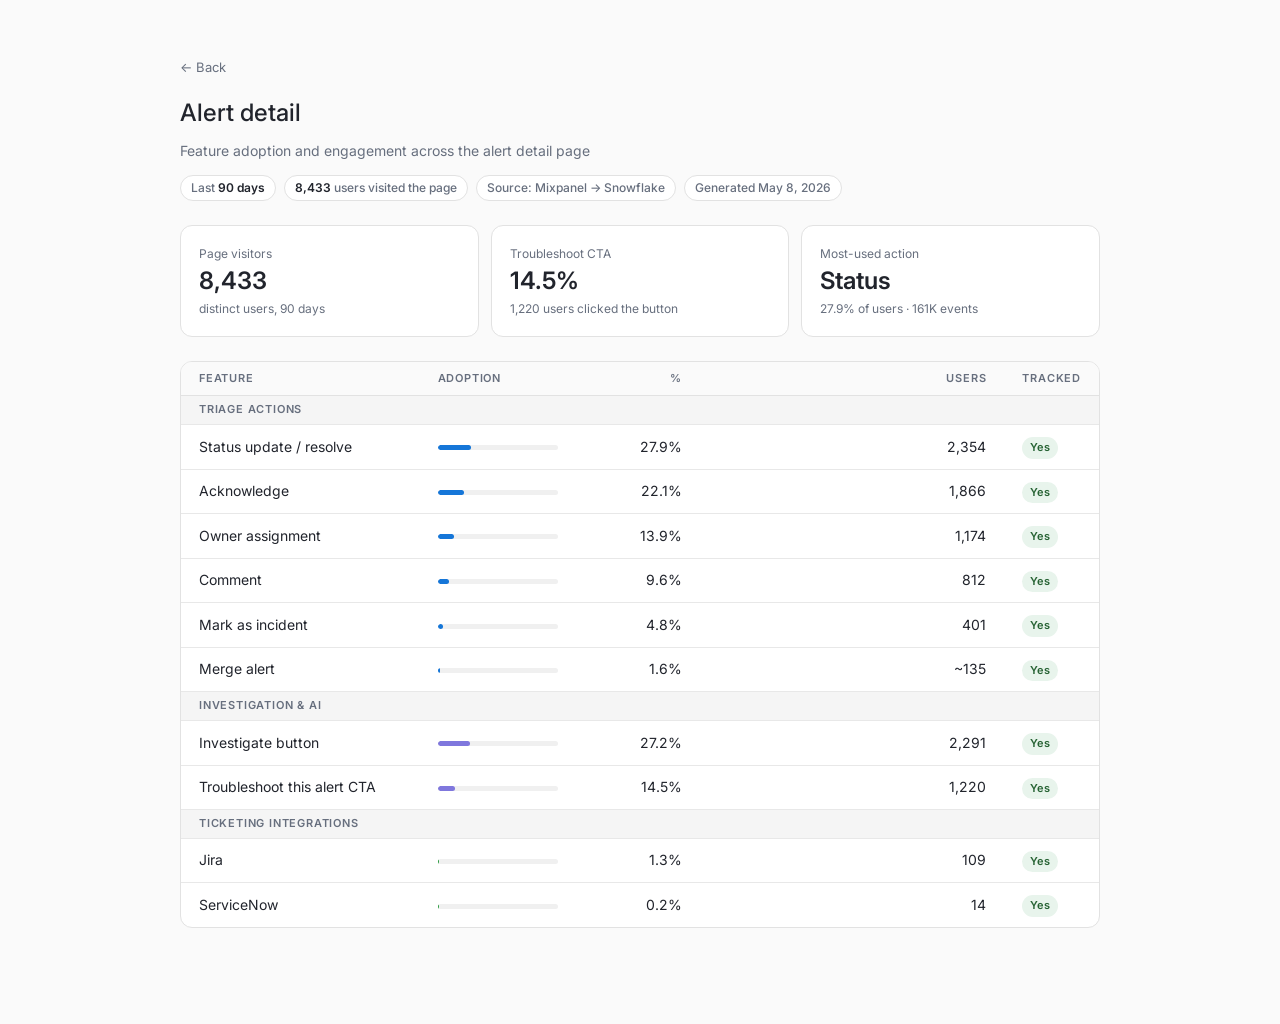
==== alert-detail-report.html @ 3ba56e4e "Rename to 'Alert detail' on home + detail page" ====
<!DOCTYPE html>
<html lang="en">
<head>
<meta charset="UTF-8">
<meta name="viewport" content="width=device-width, initial-scale=1.0">
<title>Alert detail</title>
<style>
  @import url('https://fonts.googleapis.com/css2?family=Inter:wght@400;500;600&display=swap');
  *, *::before, *::after { box-sizing: border-box; margin: 0; padding: 0; }
  body { background: #FAFAFA; color: #21242C; font-family: 'Inter', -apple-system, sans-serif; font-size: 14px; line-height: 1.6; -webkit-font-smoothing: antialiased; padding: 56px 40px; max-width: 1000px; margin: 0 auto; }
  .report-header { margin-bottom: 24px; padding-bottom: 0; }
  .report-header h1 { font-size: 24px; font-weight: 500; color: #21242C; margin-bottom: 6px; }
  .report-header p { color: #676F7E; line-height: 1.8; }
  .meta-pills { display: flex; gap: 8px; margin-top: 12px; flex-wrap: wrap; }
  .meta-pill { background: #fff; border: 1px solid #E2E2E2; border-radius: 20px; padding: 2px 10px; font-size: 12px; font-weight: 500; color: #676F7E; }
  .meta-pill strong { color: #21242C; font-weight: 600; }
  .section { margin-bottom: 40px; }
  .section-title { font-size: 12px; font-weight: 500; letter-spacing: 1.2px; text-transform: uppercase; color: #676F7E; margin-bottom: 10px; }
  .stat-grid { display: grid; grid-template-columns: repeat(auto-fit, minmax(160px, 1fr)); gap: 12px; margin-bottom: 24px; }
  .stat-card { background: #fff; border: 1px solid #E2E2E2; border-radius: 12px; padding: 18px; }
  .stat-card .stat-label { font-size: 12px; color: #676F7E; margin-bottom: 4px; }
  .stat-card .stat-value { font-size: 24px; font-weight: 600; color: #21242C; line-height: 1.2; }
  .stat-card .stat-sub { font-size: 12px; color: #676F7E; margin-top: 3px; }
  .card { background: #fff; border: 1px solid #E2E2E2; border-radius: 12px; overflow: hidden; margin-bottom: 20px; }
  table { width: 100%; border-collapse: collapse; font-size: 14px; }
  thead tr { background: #FAFAFA; }
  th { padding: 8px 18px; text-align: left; font-size: 11px; font-weight: 600; text-transform: uppercase; letter-spacing: 0.8px; color: #676F7E; border-bottom: 1px solid #E2E2E2; }
  th.num, td.num { text-align: right; }
  td { padding: 10px 18px; border-bottom: 1px solid #E8E8E8; color: #21242C; vertical-align: middle; }
  tr:last-child td { border-bottom: none; }
  .group-hdr td { background: #F5F5F5; font-size: 11px; font-weight: 600; text-transform: uppercase; letter-spacing: 0.8px; color: #676F7E; padding: 5px 18px; }
  .bar-wrap { width: 120px; height: 5px; background: #F0F0F0; border-radius: 3px; overflow: hidden; display: inline-block; vertical-align: middle; margin-right: 8px; }
  .bar { height: 5px; border-radius: 3px; }
  .badge { display: inline-block; padding: 2px 8px; border-radius: 20px; font-size: 11px; font-weight: 600; }
  .badge-ok { background: #E8F4EC; color: #276334; }
  .badge-warn { background: #FFF0E0; color: #CC6000; }
  .dot { display: inline-block; width: 7px; height: 7px; border-radius: 50%; margin-right: 6px; vertical-align: middle; }
  footer { margin-top: 48px; padding-top: 16px; border-top: 1px solid #E2E2E2; font-size: 12px; color: #676F7E; }
  .back-link { display: inline-flex; align-items: center; gap: 6px; color: #676F7E; text-decoration: none; font-size: 13px; margin-bottom: 16px; }
  .back-link:visited { color: #676F7E; }
  .back-link:hover { color: #21242C; }
</style>
</head>
<body>

<a class="back-link" href="index.html">← Back</a>
<div class="report-header">
  <h1>Alert detail</h1>
  <p>Feature adoption and engagement across the alert detail page</p>
  <div class="meta-pills">
    <span class="meta-pill">Last <strong>90 days</strong></span>
    <span class="meta-pill"><strong>8,433</strong> users visited the page</span>
    <span class="meta-pill">Source: Mixpanel → Snowflake</span>
    <span class="meta-pill">Generated May 8, 2026</span>
  </div>
</div>

<!-- Summary stats -->
<div class="stat-grid">
  <div class="stat-card">
    <div class="stat-label">Page visitors</div>
    <div class="stat-value">8,433</div>
    <div class="stat-sub">distinct users, 90 days</div>
  </div>
  <div class="stat-card">
    <div class="stat-label">Troubleshoot CTA</div>
    <div class="stat-value">14.5%</div>
    <div class="stat-sub">1,220 users clicked the button</div>
  </div>
  <div class="stat-card">
    <div class="stat-label">Most-used action</div>
    <div class="stat-value">Status</div>
    <div class="stat-sub">27.9% of users · 161K events</div>
  </div>

</div>

<!-- Feature adoption table -->
<div class="section">
  <div class="card">

    <table>
      <thead>
        <tr>
          <th style="width:26%">Feature</th>
          <th style="width:22%">Adoption</th>
          <th class="num" style="width:7%">%</th>
          <th class="num">Users</th>
          <th style="width:10%">Tracked</th>
        </tr>
      </thead>
      <tbody>
        <tr class="group-hdr"><td colspan="5">Triage actions</td></tr>
        <tr>
          <td>Status update / resolve</td>
          <td><div class="bar-wrap"><div class="bar" style="width:27.9%;background:#1576d8;"></div></div></td>
          <td class="num">27.9%</td>
          <td class="num">2,354</td>
          <td><span class="badge badge-ok">Yes</span></td>
        </tr>
        <tr>
          <td>Acknowledge</td>
          <td><div class="bar-wrap"><div class="bar" style="width:22.1%;background:#1576d8;"></div></div></td>
          <td class="num">22.1%</td>
          <td class="num">1,866</td>
          <td><span class="badge badge-ok">Yes</span></td>
        </tr>
        <tr>
          <td>Owner assignment</td>
          <td><div class="bar-wrap"><div class="bar" style="width:13.9%;background:#1576d8;"></div></div></td>
          <td class="num">13.9%</td>
          <td class="num">1,174</td>
          <td><span class="badge badge-ok">Yes</span></td>
        </tr>
        <tr>
          <td>Comment</td>
          <td><div class="bar-wrap"><div class="bar" style="width:9.6%;background:#1576d8;"></div></div></td>
          <td class="num">9.6%</td>
          <td class="num">812</td>
          <td><span class="badge badge-ok">Yes</span></td>
        </tr>
        <tr>
          <td>Mark as incident</td>
          <td><div class="bar-wrap"><div class="bar" style="width:4.8%;background:#1576d8;"></div></div></td>
          <td class="num">4.8%</td>
          <td class="num">401</td>
          <td><span class="badge badge-ok">Yes</span></td>
        </tr>

        <tr>
          <td>Merge alert</td>
          <td><div class="bar-wrap"><div class="bar" style="width:1.6%;background:#1576d8;"></div></div></td>
          <td class="num">1.6%</td>
          <td class="num">~135</td>
          <td><span class="badge badge-ok">Yes</span></td>
        </tr>

        <tr class="group-hdr"><td colspan="5">Investigation & AI</td></tr>

        <tr>
          <td>Investigate button</td>
          <td><div class="bar-wrap"><div class="bar" style="width:27.2%;background:#7F77DD;"></div></div></td>
          <td class="num">27.2%</td>
          <td class="num">2,291</td>
          <td><span class="badge badge-ok">Yes</span></td>
        </tr>
        <tr>
          <td>Troubleshoot this alert CTA</td>
          <td><div class="bar-wrap"><div class="bar" style="width:14.5%;background:#7F77DD;"></div></div></td>
          <td class="num">14.5%</td>
          <td class="num">1,220</td>
          <td><span class="badge badge-ok">Yes</span></td>
        </tr>

        <tr class="group-hdr"><td colspan="5">Ticketing integrations</td></tr>
        <tr>
          <td>Jira</td>
          <td><div class="bar-wrap"><div class="bar" style="width:1.3%;background:#2f9e44;"></div></div></td>
          <td class="num">1.3%</td>
          <td class="num">109</td>
          <td><span class="badge badge-ok">Yes</span></td>
        </tr>
        <tr>
          <td>ServiceNow</td>
          <td><div class="bar-wrap"><div class="bar" style="width:0.2%;background:#2f9e44;"></div></div></td>
          <td class="num">0.2%</td>
          <td class="num">14</td>
          <td><span class="badge badge-ok">Yes</span></td>
        </tr>


      </tbody>
    </table>

  </div>
</div>




</body>
</html>
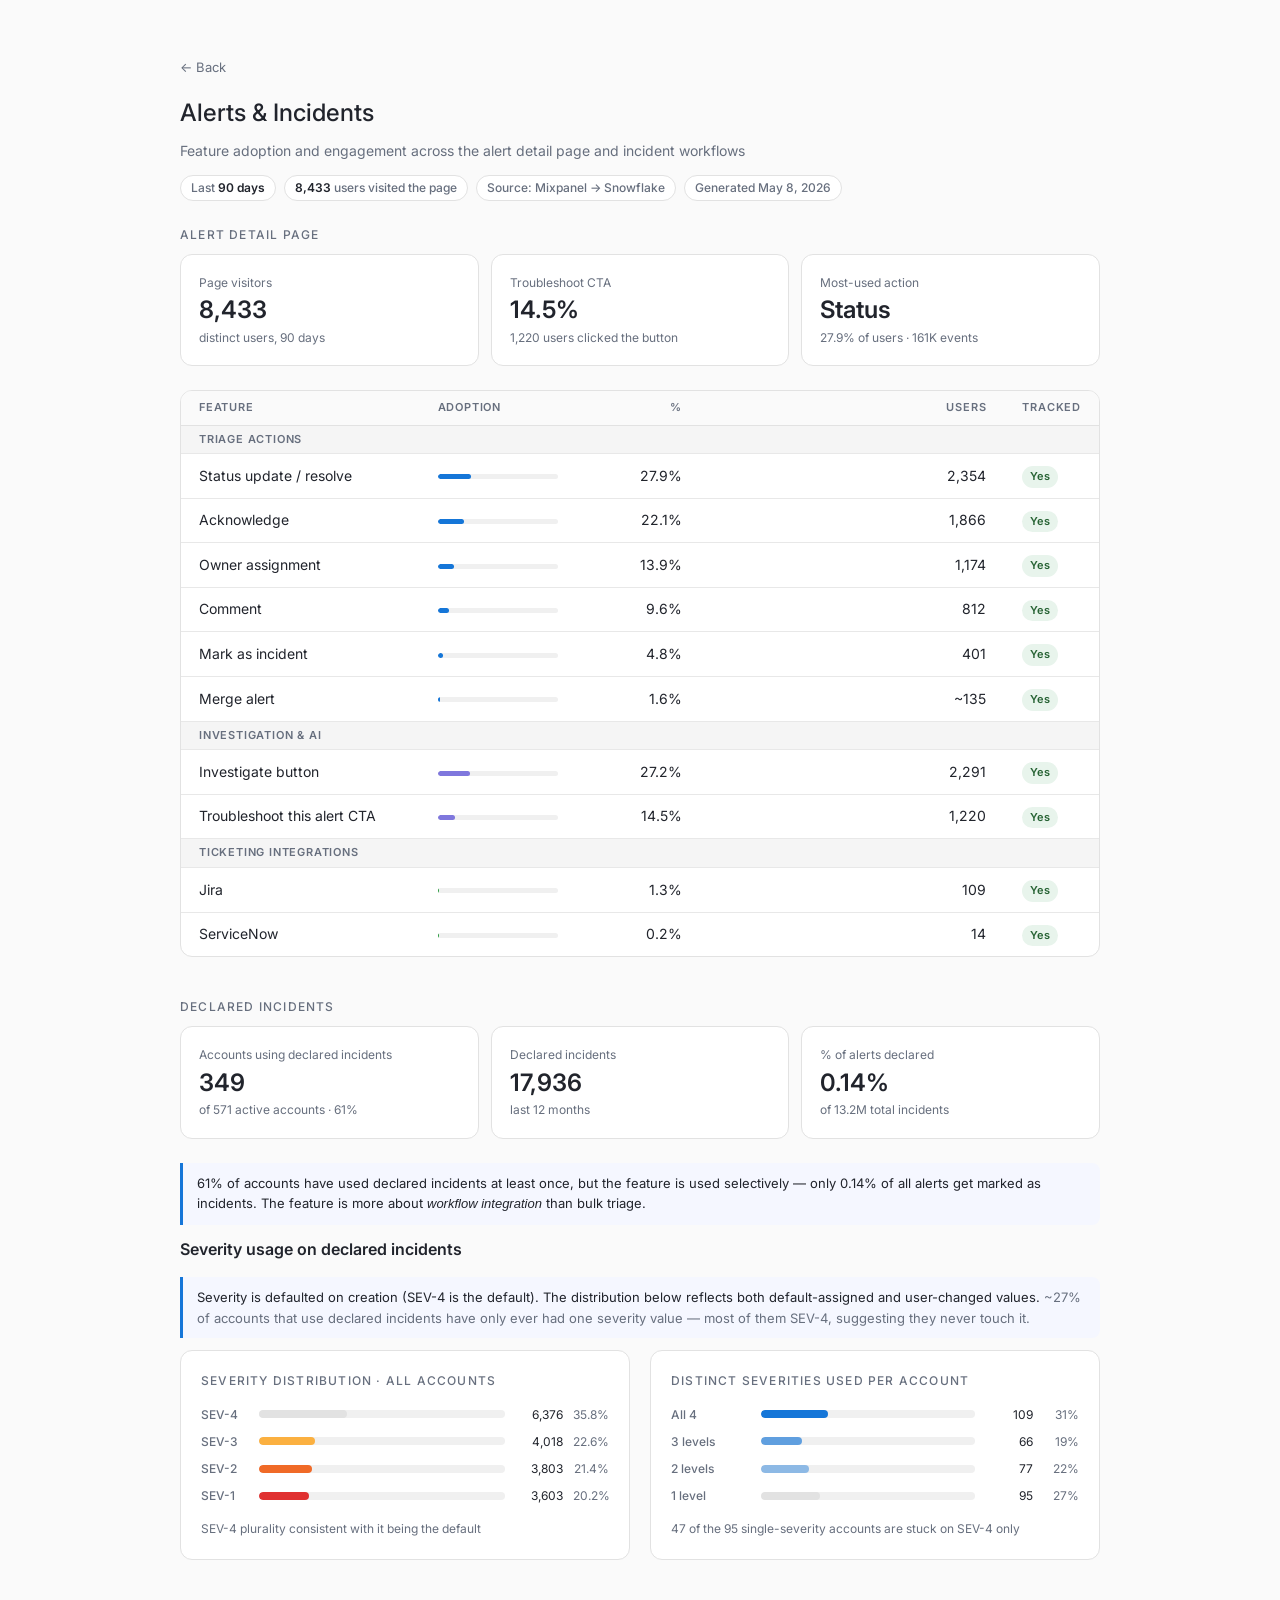
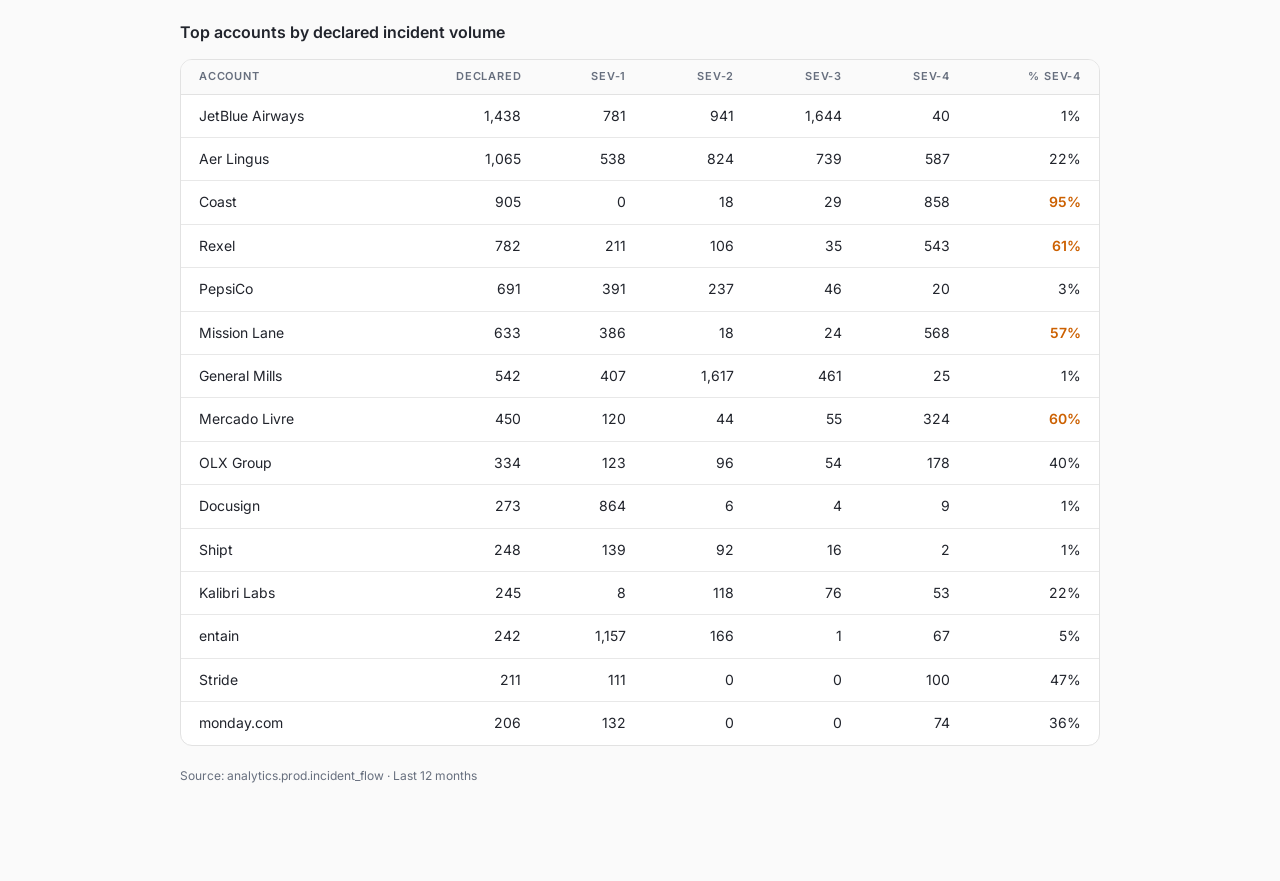
==== commit 617faf7d: "Rename to Alerts & Incidents, add incident stats section" ====
--- a/alert-detail-report.html
+++ b/alert-detail-report.html
@@ -3,7 +3,7 @@
 <head>
 <meta charset="UTF-8">
 <meta name="viewport" content="width=device-width, initial-scale=1.0">
-<title>Alert detail</title>
+<title>Alerts & Incidents</title>
 <style>
   @import url('https://fonts.googleapis.com/css2?family=Inter:wght@400;500;600&display=swap');
   *, *::before, *::after { box-sizing: border-box; margin: 0; padding: 0; }
@@ -39,14 +39,22 @@
   .back-link { display: inline-flex; align-items: center; gap: 6px; color: #676F7E; text-decoration: none; font-size: 13px; margin-bottom: 16px; }
   .back-link:visited { color: #676F7E; }
   .back-link:hover { color: #21242C; }
+  .h2 { font-size: 16px; font-weight: 600; color: #21242C; margin-bottom: 14px; margin-top: 8px; }
+  .sev-bar-wrap { flex: 1; height: 8px; background: #F0F0F0; border-radius: 4px; overflow: hidden; }
+  .sev-row { display: flex; align-items: center; gap: 10px; margin-bottom: 8px; font-size: 13px; }
+  .sev-label { width: 48px; color: #676F7E; font-size: 12px; font-weight: 500; }
+  .sev-count { width: 48px; text-align: right; color: #21242C; font-size: 12px; }
+  .sev-pct { width: 36px; text-align: right; color: #676F7E; font-size: 12px; }
+  .insight { background: #F5F7FF; border-left: 3px solid #1576d8; border-radius: 0 8px 8px 0; padding: 10px 14px; font-size: 13px; color: #21242C; margin-bottom: 12px; line-height: 1.6; }
+  .insight span { color: #676F7E; }
 </style>
 </head>
 <body>
 
 <a class="back-link" href="index.html">← Back</a>
 <div class="report-header">
-  <h1>Alert detail</h1>
-  <p>Feature adoption and engagement across the alert detail page</p>
+  <h1>Alerts &amp; Incidents</h1>
+  <p>Feature adoption and engagement across the alert detail page and incident workflows</p>
   <div class="meta-pills">
     <span class="meta-pill">Last <strong>90 days</strong></span>
     <span class="meta-pill"><strong>8,433</strong> users visited the page</span>
@@ -55,7 +63,8 @@
   </div>
 </div>
 
-<!-- Summary stats -->
+<!-- Alert detail summary stats -->
+<div class="section-title">Alert detail page</div>
 <div class="stat-grid">
   <div class="stat-card">
     <div class="stat-label">Page visitors</div>
@@ -72,13 +81,11 @@
     <div class="stat-value">Status</div>
     <div class="stat-sub">27.9% of users · 161K events</div>
   </div>
-
 </div>
 
 <!-- Feature adoption table -->
 <div class="section">
   <div class="card">
-
     <table>
       <thead>
         <tr>
@@ -126,7 +133,6 @@
           <td class="num">401</td>
           <td><span class="badge badge-ok">Yes</span></td>
         </tr>
-
         <tr>
           <td>Merge alert</td>
           <td><div class="bar-wrap"><div class="bar" style="width:1.6%;background:#1576d8;"></div></div></td>
@@ -134,9 +140,7 @@
           <td class="num">~135</td>
           <td><span class="badge badge-ok">Yes</span></td>
         </tr>
-
-        <tr class="group-hdr"><td colspan="5">Investigation & AI</td></tr>
-
+        <tr class="group-hdr"><td colspan="5">Investigation &amp; AI</td></tr>
         <tr>
           <td>Investigate button</td>
           <td><div class="bar-wrap"><div class="bar" style="width:27.2%;background:#7F77DD;"></div></div></td>
@@ -151,7 +155,6 @@
           <td class="num">1,220</td>
           <td><span class="badge badge-ok">Yes</span></td>
         </tr>
-
         <tr class="group-hdr"><td colspan="5">Ticketing integrations</td></tr>
         <tr>
           <td>Jira</td>
@@ -167,16 +170,145 @@
           <td class="num">14</td>
           <td><span class="badge badge-ok">Yes</span></td>
         </tr>
-
-
       </tbody>
     </table>
-
-  </div>
-</div>
-
-
-
+  </div>
+</div>
+
+<!-- Incidents section -->
+<div class="section-title">Declared incidents</div>
+<div class="stat-grid">
+  <div class="stat-card">
+    <div class="stat-label">Accounts using declared incidents</div>
+    <div class="stat-value">349</div>
+    <div class="stat-sub">of 571 active accounts · 61%</div>
+  </div>
+  <div class="stat-card">
+    <div class="stat-label">Declared incidents</div>
+    <div class="stat-value">17,936</div>
+    <div class="stat-sub">last 12 months</div>
+  </div>
+  <div class="stat-card">
+    <div class="stat-label">% of alerts declared</div>
+    <div class="stat-value">0.14%</div>
+    <div class="stat-sub">of 13.2M total incidents</div>
+  </div>
+</div>
+
+<div class="insight">
+  61% of accounts have used declared incidents at least once, but the feature is used selectively — only 0.14% of all alerts get marked as incidents. The feature is more about <em>workflow integration</em> than bulk triage.
+</div>
+
+<!-- Severity section -->
+<div class="section">
+  <div class="h2">Severity usage on declared incidents</div>
+
+  <div class="insight">
+    Severity is defaulted on creation (SEV-4 is the default). The distribution below reflects both default-assigned and user-changed values. <span>~27% of accounts that use declared incidents have only ever had one severity value — most of them SEV-4, suggesting they never touch it.</span>
+  </div>
+
+  <div style="display:grid;grid-template-columns:1fr 1fr;gap:20px;">
+
+    <!-- Overall severity distribution -->
+    <div class="card" style="padding:20px;">
+      <div class="section-title" style="margin-bottom:14px;">Severity distribution · all accounts</div>
+      <div class="sev-row">
+        <div class="sev-label">SEV-4</div>
+        <div class="sev-bar-wrap"><div class="bar" style="width:35.8%;background:#E2E2E2;height:8px;border-radius:4px;"></div></div>
+        <div class="sev-count">6,376</div>
+        <div class="sev-pct">35.8%</div>
+      </div>
+      <div class="sev-row">
+        <div class="sev-label">SEV-3</div>
+        <div class="sev-bar-wrap"><div class="bar" style="width:22.6%;background:#FBB040;height:8px;border-radius:4px;"></div></div>
+        <div class="sev-count">4,018</div>
+        <div class="sev-pct">22.6%</div>
+      </div>
+      <div class="sev-row">
+        <div class="sev-label">SEV-2</div>
+        <div class="sev-bar-wrap"><div class="bar" style="width:21.4%;background:#F06A27;height:8px;border-radius:4px;"></div></div>
+        <div class="sev-count">3,803</div>
+        <div class="sev-pct">21.4%</div>
+      </div>
+      <div class="sev-row">
+        <div class="sev-label">SEV-1</div>
+        <div class="sev-bar-wrap"><div class="bar" style="width:20.2%;background:#E03131;height:8px;border-radius:4px;"></div></div>
+        <div class="sev-count">3,603</div>
+        <div class="sev-pct">20.2%</div>
+      </div>
+      <div style="margin-top:14px;font-size:12px;color:#676F7E;">SEV-4 plurality consistent with it being the default</div>
+    </div>
+
+    <!-- Severity engagement by account -->
+    <div class="card" style="padding:20px;">
+      <div class="section-title" style="margin-bottom:14px;">Distinct severities used per account</div>
+      <div class="sev-row">
+        <div class="sev-label" style="width:80px;">All 4</div>
+        <div class="sev-bar-wrap"><div class="bar" style="width:31.4%;background:#1576d8;height:8px;border-radius:4px;"></div></div>
+        <div class="sev-count">109</div>
+        <div class="sev-pct">31%</div>
+      </div>
+      <div class="sev-row">
+        <div class="sev-label" style="width:80px;">3 levels</div>
+        <div class="sev-bar-wrap"><div class="bar" style="width:19%;background:#1576d8;height:8px;border-radius:4px;opacity:0.65;"></div></div>
+        <div class="sev-count">66</div>
+        <div class="sev-pct">19%</div>
+      </div>
+      <div class="sev-row">
+        <div class="sev-label" style="width:80px;">2 levels</div>
+        <div class="sev-bar-wrap"><div class="bar" style="width:22.2%;background:#1576d8;height:8px;border-radius:4px;opacity:0.45;"></div></div>
+        <div class="sev-count">77</div>
+        <div class="sev-pct">22%</div>
+      </div>
+      <div class="sev-row">
+        <div class="sev-label" style="width:80px;">1 level</div>
+        <div class="sev-bar-wrap"><div class="bar" style="width:27.4%;background:#E2E2E2;height:8px;border-radius:4px;"></div></div>
+        <div class="sev-count">95</div>
+        <div class="sev-pct">27%</div>
+      </div>
+      <div style="margin-top:14px;font-size:12px;color:#676F7E;">47 of the 95 single-severity accounts are stuck on SEV-4 only</div>
+    </div>
+
+  </div>
+</div>
+
+<!-- Top accounts table -->
+<div class="section">
+  <div class="h2">Top accounts by declared incident volume</div>
+  <div class="card">
+    <table>
+      <thead>
+        <tr>
+          <th>Account</th>
+          <th class="num">Declared</th>
+          <th class="num">SEV-1</th>
+          <th class="num">SEV-2</th>
+          <th class="num">SEV-3</th>
+          <th class="num">SEV-4</th>
+          <th class="num">% SEV-4</th>
+        </tr>
+      </thead>
+      <tbody>
+        <tr><td>JetBlue Airways</td><td class="num">1,438</td><td class="num">781</td><td class="num">941</td><td class="num">1,644</td><td class="num">40</td><td class="num">1%</td></tr>
+        <tr><td>Aer Lingus</td><td class="num">1,065</td><td class="num">538</td><td class="num">824</td><td class="num">739</td><td class="num">587</td><td class="num">22%</td></tr>
+        <tr><td>Coast</td><td class="num">905</td><td class="num">0</td><td class="num">18</td><td class="num">29</td><td class="num">858</td><td class="num" style="color:#CC6000;font-weight:600;">95%</td></tr>
+        <tr><td>Rexel</td><td class="num">782</td><td class="num">211</td><td class="num">106</td><td class="num">35</td><td class="num">543</td><td class="num" style="color:#CC6000;font-weight:600;">61%</td></tr>
+        <tr><td>PepsiCo</td><td class="num">691</td><td class="num">391</td><td class="num">237</td><td class="num">46</td><td class="num">20</td><td class="num">3%</td></tr>
+        <tr><td>Mission Lane</td><td class="num">633</td><td class="num">386</td><td class="num">18</td><td class="num">24</td><td class="num">568</td><td class="num" style="color:#CC6000;font-weight:600;">57%</td></tr>
+        <tr><td>General Mills</td><td class="num">542</td><td class="num">407</td><td class="num">1,617</td><td class="num">461</td><td class="num">25</td><td class="num">1%</td></tr>
+        <tr><td>Mercado Livre</td><td class="num">450</td><td class="num">120</td><td class="num">44</td><td class="num">55</td><td class="num">324</td><td class="num" style="color:#CC6000;font-weight:600;">60%</td></tr>
+        <tr><td>OLX Group</td><td class="num">334</td><td class="num">123</td><td class="num">96</td><td class="num">54</td><td class="num">178</td><td class="num">40%</td></tr>
+        <tr><td>Docusign</td><td class="num">273</td><td class="num">864</td><td class="num">6</td><td class="num">4</td><td class="num">9</td><td class="num">1%</td></tr>
+        <tr><td>Shipt</td><td class="num">248</td><td class="num">139</td><td class="num">92</td><td class="num">16</td><td class="num">2</td><td class="num">1%</td></tr>
+        <tr><td>Kalibri Labs</td><td class="num">245</td><td class="num">8</td><td class="num">118</td><td class="num">76</td><td class="num">53</td><td class="num">22%</td></tr>
+        <tr><td>entain</td><td class="num">242</td><td class="num">1,157</td><td class="num">166</td><td class="num">1</td><td class="num">67</td><td class="num">5%</td></tr>
+        <tr><td>Stride</td><td class="num">211</td><td class="num">111</td><td class="num">0</td><td class="num">0</td><td class="num">100</td><td class="num">47%</td></tr>
+        <tr><td>monday.com</td><td class="num">206</td><td class="num">132</td><td class="num">0</td><td class="num">0</td><td class="num">74</td><td class="num">36%</td></tr>
+      </tbody>
+    </table>
+  </div>
+  <div style="font-size:12px;color:#676F7E;margin-top:8px;">Source: analytics.prod.incident_flow · Last 12 months</div>
+</div>
 
 </body>
 </html>
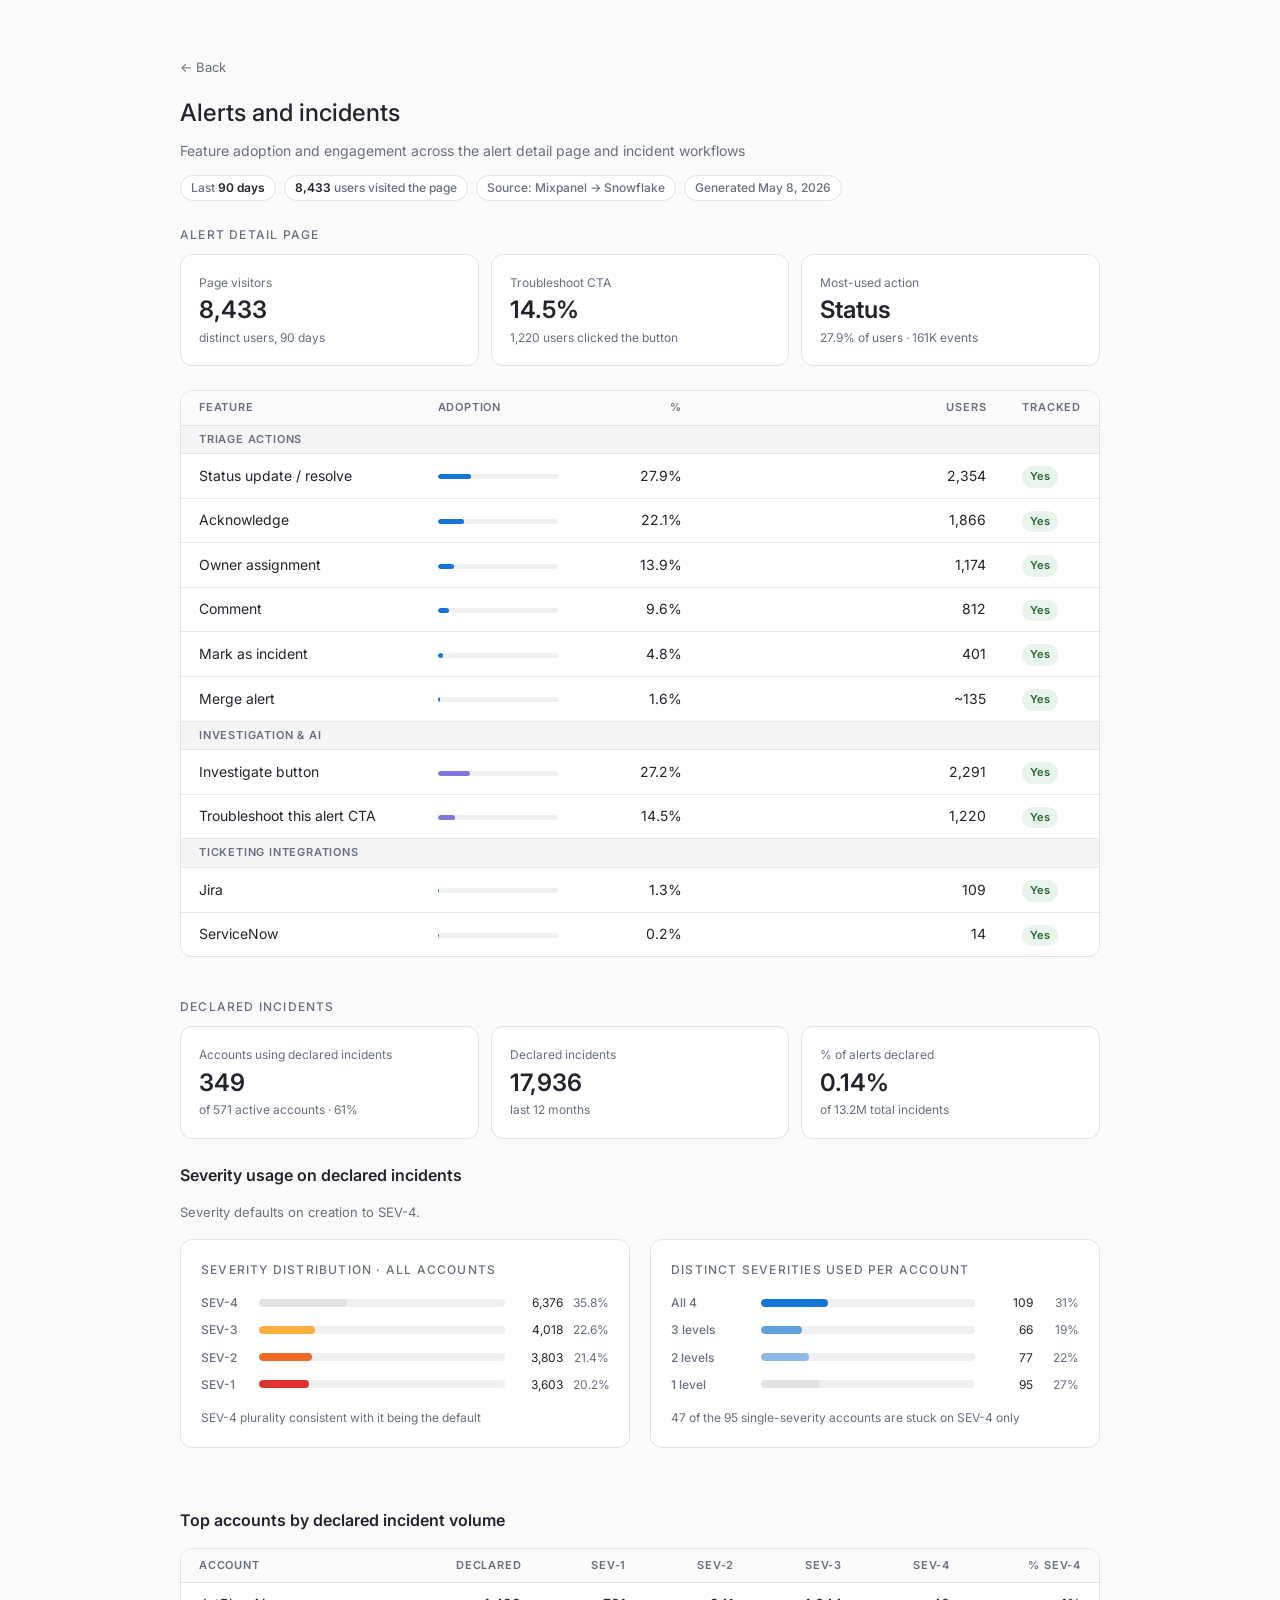
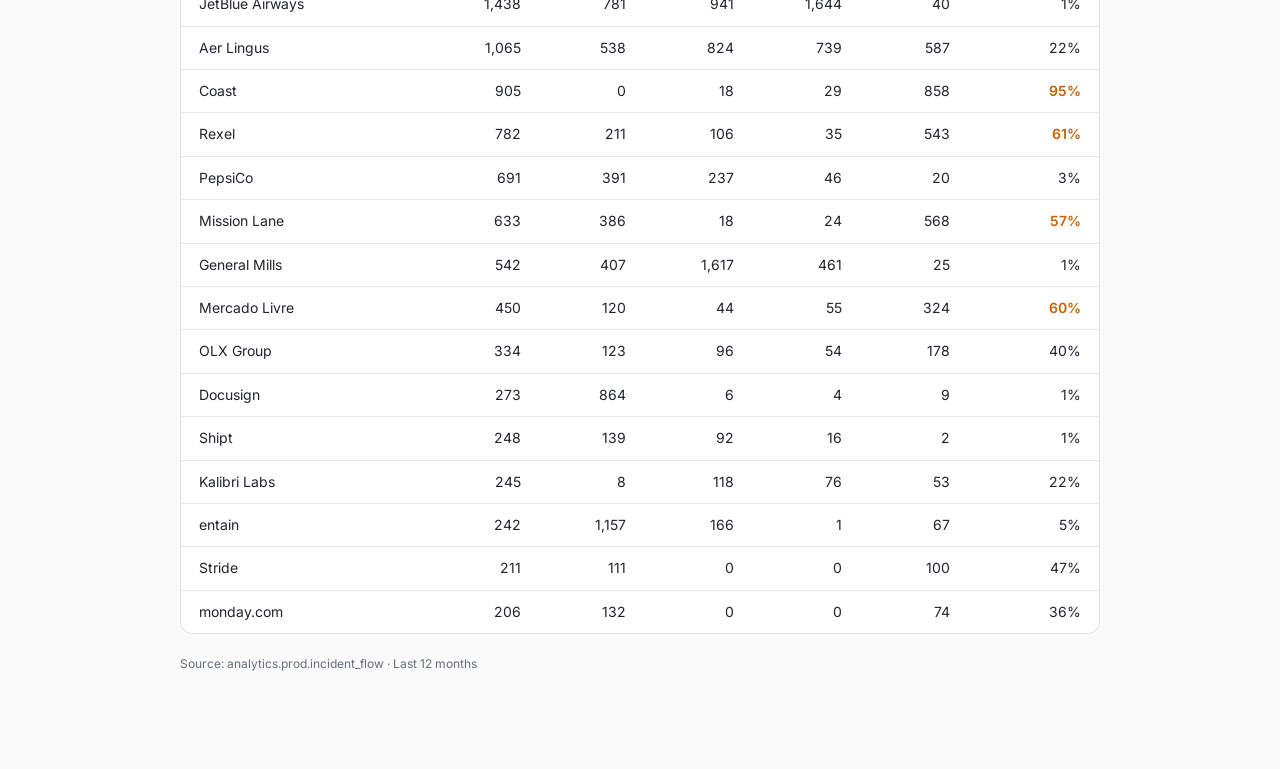
==== commit 1d1d92bb: "Rename to Alerts and incidents, remove insight callouts" ====
--- a/alert-detail-report.html
+++ b/alert-detail-report.html
@@ -3,7 +3,7 @@
 <head>
 <meta charset="UTF-8">
 <meta name="viewport" content="width=device-width, initial-scale=1.0">
-<title>Alerts & Incidents</title>
+<title>Alerts and incidents</title>
 <style>
   @import url('https://fonts.googleapis.com/css2?family=Inter:wght@400;500;600&display=swap');
   *, *::before, *::after { box-sizing: border-box; margin: 0; padding: 0; }
@@ -34,7 +34,6 @@
   .badge { display: inline-block; padding: 2px 8px; border-radius: 20px; font-size: 11px; font-weight: 600; }
   .badge-ok { background: #E8F4EC; color: #276334; }
   .badge-warn { background: #FFF0E0; color: #CC6000; }
-  .dot { display: inline-block; width: 7px; height: 7px; border-radius: 50%; margin-right: 6px; vertical-align: middle; }
   footer { margin-top: 48px; padding-top: 16px; border-top: 1px solid #E2E2E2; font-size: 12px; color: #676F7E; }
   .back-link { display: inline-flex; align-items: center; gap: 6px; color: #676F7E; text-decoration: none; font-size: 13px; margin-bottom: 16px; }
   .back-link:visited { color: #676F7E; }
@@ -45,15 +44,13 @@
   .sev-label { width: 48px; color: #676F7E; font-size: 12px; font-weight: 500; }
   .sev-count { width: 48px; text-align: right; color: #21242C; font-size: 12px; }
   .sev-pct { width: 36px; text-align: right; color: #676F7E; font-size: 12px; }
-  .insight { background: #F5F7FF; border-left: 3px solid #1576d8; border-radius: 0 8px 8px 0; padding: 10px 14px; font-size: 13px; color: #21242C; margin-bottom: 12px; line-height: 1.6; }
-  .insight span { color: #676F7E; }
 </style>
 </head>
 <body>
 
 <a class="back-link" href="index.html">← Back</a>
 <div class="report-header">
-  <h1>Alerts &amp; Incidents</h1>
+  <h1>Alerts and incidents</h1>
   <p>Feature adoption and engagement across the alert detail page and incident workflows</p>
   <div class="meta-pills">
     <span class="meta-pill">Last <strong>90 days</strong></span>
@@ -195,21 +192,13 @@
   </div>
 </div>
 
-<div class="insight">
-  61% of accounts have used declared incidents at least once, but the feature is used selectively — only 0.14% of all alerts get marked as incidents. The feature is more about <em>workflow integration</em> than bulk triage.
-</div>
-
 <!-- Severity section -->
 <div class="section">
   <div class="h2">Severity usage on declared incidents</div>
-
-  <div class="insight">
-    Severity is defaulted on creation (SEV-4 is the default). The distribution below reflects both default-assigned and user-changed values. <span>~27% of accounts that use declared incidents have only ever had one severity value — most of them SEV-4, suggesting they never touch it.</span>
-  </div>
+  <p style="font-size:13px;color:#676F7E;margin-bottom:16px;">Severity defaults on creation to SEV-4.</p>
 
   <div style="display:grid;grid-template-columns:1fr 1fr;gap:20px;">
 
-    <!-- Overall severity distribution -->
     <div class="card" style="padding:20px;">
       <div class="section-title" style="margin-bottom:14px;">Severity distribution · all accounts</div>
       <div class="sev-row">
@@ -239,7 +228,6 @@
       <div style="margin-top:14px;font-size:12px;color:#676F7E;">SEV-4 plurality consistent with it being the default</div>
     </div>
 
-    <!-- Severity engagement by account -->
     <div class="card" style="padding:20px;">
       <div class="section-title" style="margin-bottom:14px;">Distinct severities used per account</div>
       <div class="sev-row">
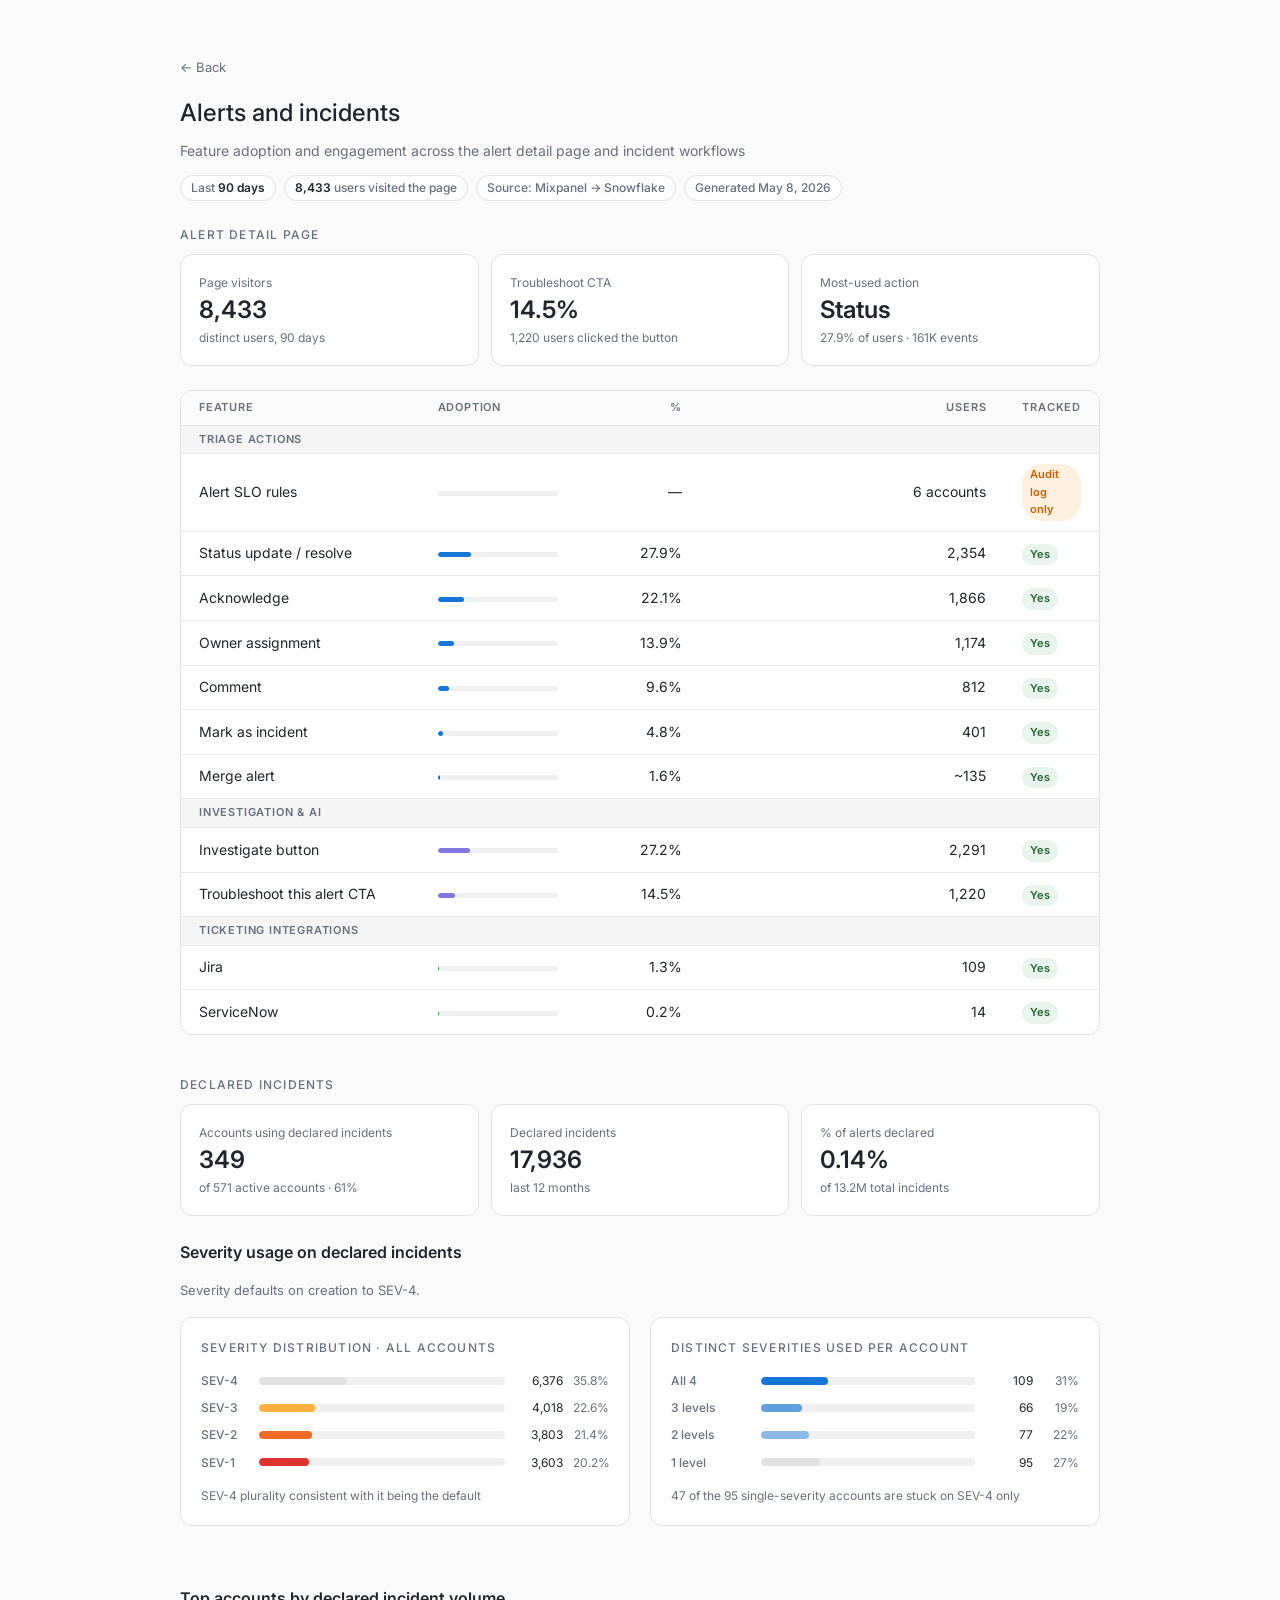
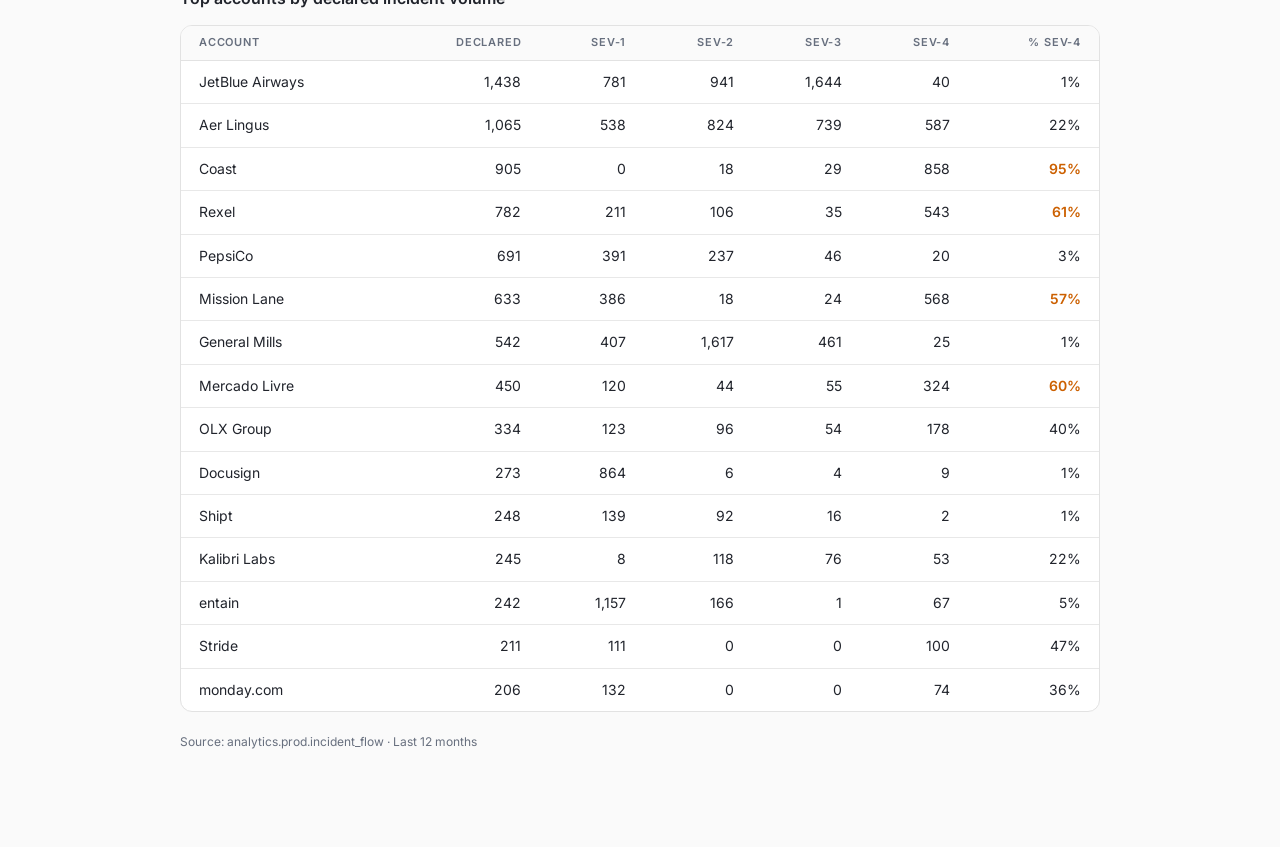
==== commit d7ec08eb: "Add Alert SLO rules row to triage actions section" ====
--- a/alert-detail-report.html
+++ b/alert-detail-report.html
@@ -96,6 +96,13 @@
       <tbody>
         <tr class="group-hdr"><td colspan="5">Triage actions</td></tr>
         <tr>
+          <td>Alert SLO rules</td>
+          <td><div class="bar-wrap"><div class="bar" style="width:0%;background:#1576d8;"></div></div></td>
+          <td class="num">—</td>
+          <td class="num">6 accounts</td>
+          <td><span class="badge badge-warn">Audit log only</span></td>
+        </tr>
+        <tr>
           <td>Status update / resolve</td>
           <td><div class="bar-wrap"><div class="bar" style="width:27.9%;background:#1576d8;"></div></div></td>
           <td class="num">27.9%</td>
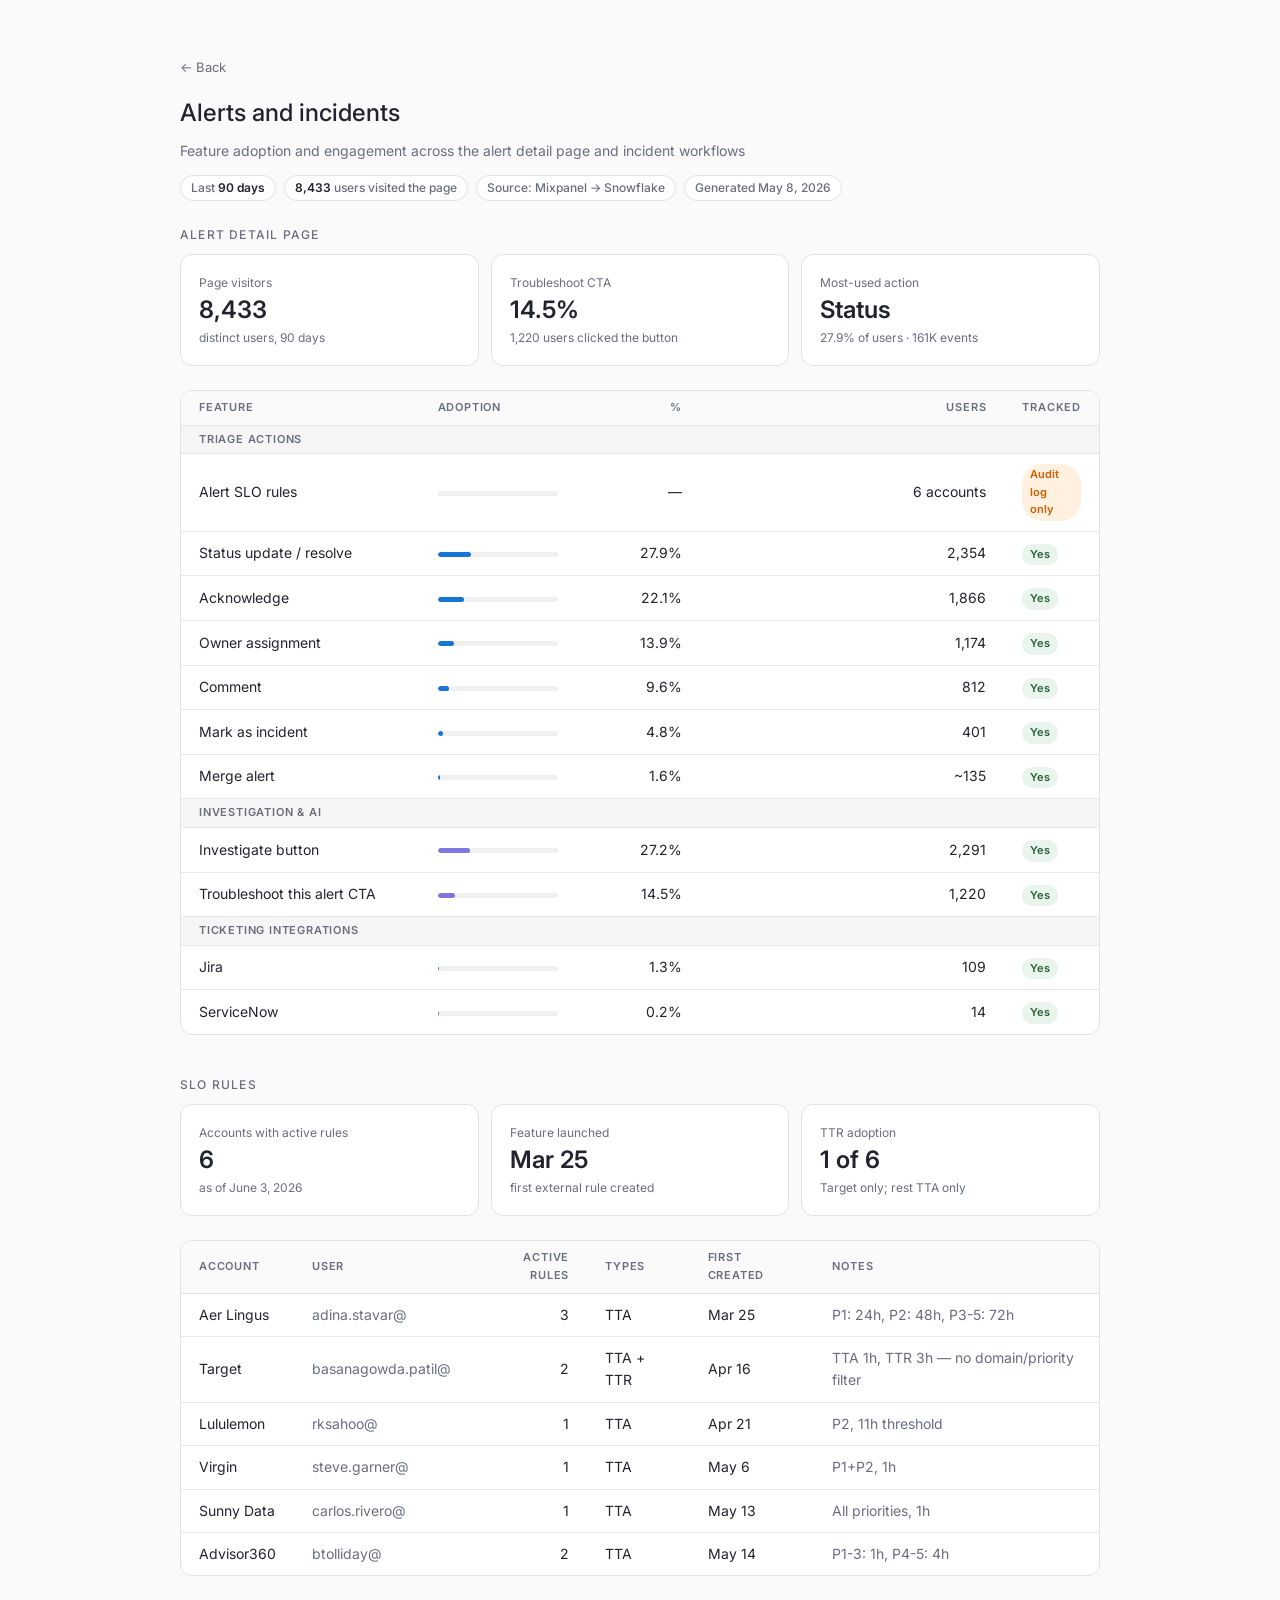
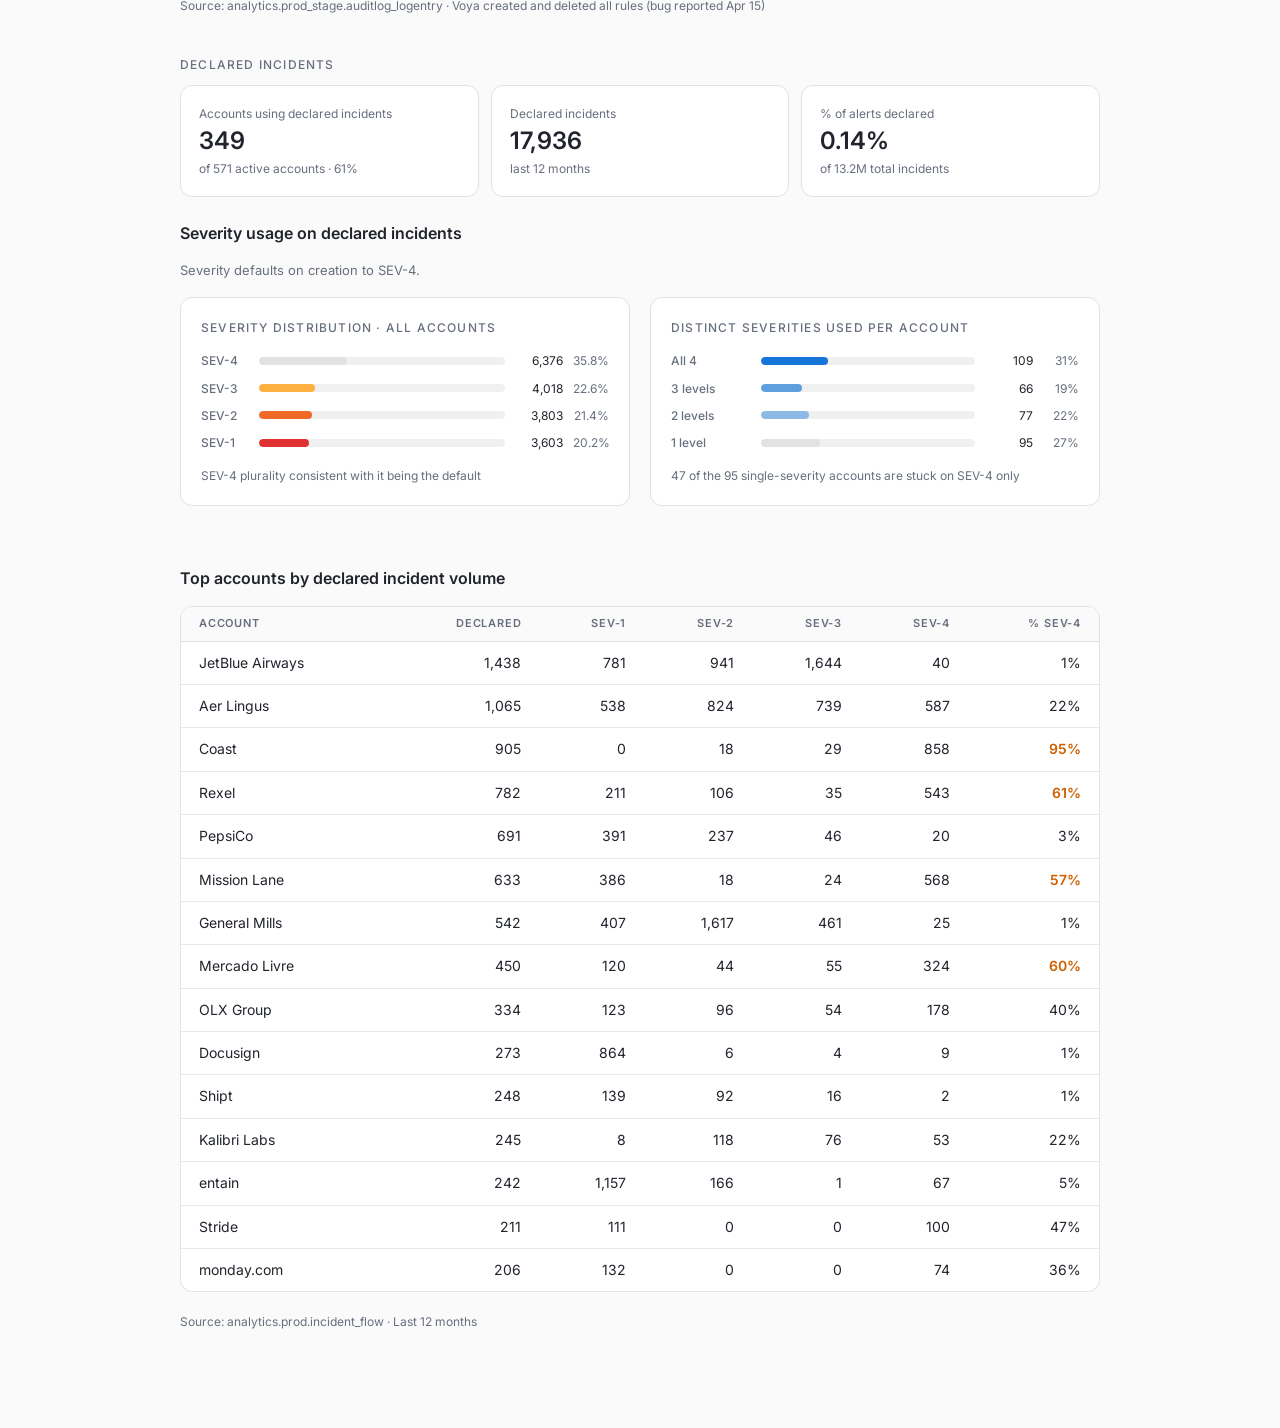
==== commit eab8f59c: "Add SLO rules section to alert detail report; move to top of index Product list" ====
--- a/alert-detail-report.html
+++ b/alert-detail-report.html
@@ -34,7 +34,6 @@
   .badge { display: inline-block; padding: 2px 8px; border-radius: 20px; font-size: 11px; font-weight: 600; }
   .badge-ok { background: #E8F4EC; color: #276334; }
   .badge-warn { background: #FFF0E0; color: #CC6000; }
-  footer { margin-top: 48px; padding-top: 16px; border-top: 1px solid #E2E2E2; font-size: 12px; color: #676F7E; }
   .back-link { display: inline-flex; align-items: center; gap: 6px; color: #676F7E; text-decoration: none; font-size: 13px; margin-bottom: 16px; }
   .back-link:visited { color: #676F7E; }
   .back-link:hover { color: #21242C; }
@@ -48,14 +47,14 @@
 </head>
 <body>
 
-<a class="back-link" href="index.html">← Back</a>
+<a class="back-link" href="index.html">&larr; Back</a>
 <div class="report-header">
   <h1>Alerts and incidents</h1>
   <p>Feature adoption and engagement across the alert detail page and incident workflows</p>
   <div class="meta-pills">
     <span class="meta-pill">Last <strong>90 days</strong></span>
     <span class="meta-pill"><strong>8,433</strong> users visited the page</span>
-    <span class="meta-pill">Source: Mixpanel → Snowflake</span>
+    <span class="meta-pill">Source: Mixpanel &rarr; Snowflake</span>
     <span class="meta-pill">Generated May 8, 2026</span>
   </div>
 </div>
@@ -76,7 +75,7 @@
   <div class="stat-card">
     <div class="stat-label">Most-used action</div>
     <div class="stat-value">Status</div>
-    <div class="stat-sub">27.9% of users · 161K events</div>
+    <div class="stat-sub">27.9% of users &middot; 161K events</div>
   </div>
 </div>
 
@@ -98,7 +97,7 @@
         <tr>
           <td>Alert SLO rules</td>
           <td><div class="bar-wrap"><div class="bar" style="width:0%;background:#1576d8;"></div></div></td>
-          <td class="num">—</td>
+          <td class="num">&mdash;</td>
           <td class="num">6 accounts</td>
           <td><span class="badge badge-warn">Audit log only</span></td>
         </tr>
@@ -179,13 +178,100 @@
   </div>
 </div>
 
+<!-- SLO rules section -->
+<div class="section-title">SLO rules</div>
+<div class="stat-grid">
+  <div class="stat-card">
+    <div class="stat-label">Accounts with active rules</div>
+    <div class="stat-value">6</div>
+    <div class="stat-sub">as of June 3, 2026</div>
+  </div>
+  <div class="stat-card">
+    <div class="stat-label">Feature launched</div>
+    <div class="stat-value">Mar 25</div>
+    <div class="stat-sub">first external rule created</div>
+  </div>
+  <div class="stat-card">
+    <div class="stat-label">TTR adoption</div>
+    <div class="stat-value">1 of 6</div>
+    <div class="stat-sub">Target only; rest TTA only</div>
+  </div>
+</div>
+<div class="section">
+  <div class="card">
+    <table>
+      <thead>
+        <tr>
+          <th>Account</th>
+          <th>User</th>
+          <th class="num">Active rules</th>
+          <th>Types</th>
+          <th>First created</th>
+          <th>Notes</th>
+        </tr>
+      </thead>
+      <tbody>
+        <tr>
+          <td>Aer Lingus</td>
+          <td style="color:#676F7E;">adina.stavar@</td>
+          <td class="num">3</td>
+          <td>TTA</td>
+          <td>Mar 25</td>
+          <td style="color:#676F7E;">P1: 24h, P2: 48h, P3-5: 72h</td>
+        </tr>
+        <tr>
+          <td>Target</td>
+          <td style="color:#676F7E;">basanagowda.patil@</td>
+          <td class="num">2</td>
+          <td>TTA + TTR</td>
+          <td>Apr 16</td>
+          <td style="color:#676F7E;">TTA 1h, TTR 3h &mdash; no domain/priority filter</td>
+        </tr>
+        <tr>
+          <td>Lululemon</td>
+          <td style="color:#676F7E;">rksahoo@</td>
+          <td class="num">1</td>
+          <td>TTA</td>
+          <td>Apr 21</td>
+          <td style="color:#676F7E;">P2, 11h threshold</td>
+        </tr>
+        <tr>
+          <td>Virgin</td>
+          <td style="color:#676F7E;">steve.garner@</td>
+          <td class="num">1</td>
+          <td>TTA</td>
+          <td>May 6</td>
+          <td style="color:#676F7E;">P1+P2, 1h</td>
+        </tr>
+        <tr>
+          <td>Sunny Data</td>
+          <td style="color:#676F7E;">carlos.rivero@</td>
+          <td class="num">1</td>
+          <td>TTA</td>
+          <td>May 13</td>
+          <td style="color:#676F7E;">All priorities, 1h</td>
+        </tr>
+        <tr>
+          <td>Advisor360</td>
+          <td style="color:#676F7E;">btolliday@</td>
+          <td class="num">2</td>
+          <td>TTA</td>
+          <td>May 14</td>
+          <td style="color:#676F7E;">P1-3: 1h, P4-5: 4h</td>
+        </tr>
+      </tbody>
+    </table>
+  </div>
+  <div style="font-size:12px;color:#676F7E;margin-top:8px;">Source: analytics.prod_stage.auditlog_logentry &middot; Voya created and deleted all rules (bug reported Apr 15)</div>
+</div>
+
 <!-- Incidents section -->
 <div class="section-title">Declared incidents</div>
 <div class="stat-grid">
   <div class="stat-card">
     <div class="stat-label">Accounts using declared incidents</div>
     <div class="stat-value">349</div>
-    <div class="stat-sub">of 571 active accounts · 61%</div>
+    <div class="stat-sub">of 571 active accounts &middot; 61%</div>
   </div>
   <div class="stat-card">
     <div class="stat-label">Declared incidents</div>
@@ -203,67 +289,23 @@
 <div class="section">
   <div class="h2">Severity usage on declared incidents</div>
   <p style="font-size:13px;color:#676F7E;margin-bottom:16px;">Severity defaults on creation to SEV-4.</p>
-
   <div style="display:grid;grid-template-columns:1fr 1fr;gap:20px;">
-
     <div class="card" style="padding:20px;">
-      <div class="section-title" style="margin-bottom:14px;">Severity distribution · all accounts</div>
-      <div class="sev-row">
-        <div class="sev-label">SEV-4</div>
-        <div class="sev-bar-wrap"><div class="bar" style="width:35.8%;background:#E2E2E2;height:8px;border-radius:4px;"></div></div>
-        <div class="sev-count">6,376</div>
-        <div class="sev-pct">35.8%</div>
-      </div>
-      <div class="sev-row">
-        <div class="sev-label">SEV-3</div>
-        <div class="sev-bar-wrap"><div class="bar" style="width:22.6%;background:#FBB040;height:8px;border-radius:4px;"></div></div>
-        <div class="sev-count">4,018</div>
-        <div class="sev-pct">22.6%</div>
-      </div>
-      <div class="sev-row">
-        <div class="sev-label">SEV-2</div>
-        <div class="sev-bar-wrap"><div class="bar" style="width:21.4%;background:#F06A27;height:8px;border-radius:4px;"></div></div>
-        <div class="sev-count">3,803</div>
-        <div class="sev-pct">21.4%</div>
-      </div>
-      <div class="sev-row">
-        <div class="sev-label">SEV-1</div>
-        <div class="sev-bar-wrap"><div class="bar" style="width:20.2%;background:#E03131;height:8px;border-radius:4px;"></div></div>
-        <div class="sev-count">3,603</div>
-        <div class="sev-pct">20.2%</div>
-      </div>
+      <div class="section-title" style="margin-bottom:14px;">Severity distribution &middot; all accounts</div>
+      <div class="sev-row"><div class="sev-label">SEV-4</div><div class="sev-bar-wrap"><div class="bar" style="width:35.8%;background:#E2E2E2;height:8px;border-radius:4px;"></div></div><div class="sev-count">6,376</div><div class="sev-pct">35.8%</div></div>
+      <div class="sev-row"><div class="sev-label">SEV-3</div><div class="sev-bar-wrap"><div class="bar" style="width:22.6%;background:#FBB040;height:8px;border-radius:4px;"></div></div><div class="sev-count">4,018</div><div class="sev-pct">22.6%</div></div>
+      <div class="sev-row"><div class="sev-label">SEV-2</div><div class="sev-bar-wrap"><div class="bar" style="width:21.4%;background:#F06A27;height:8px;border-radius:4px;"></div></div><div class="sev-count">3,803</div><div class="sev-pct">21.4%</div></div>
+      <div class="sev-row"><div class="sev-label">SEV-1</div><div class="sev-bar-wrap"><div class="bar" style="width:20.2%;background:#E03131;height:8px;border-radius:4px;"></div></div><div class="sev-count">3,603</div><div class="sev-pct">20.2%</div></div>
       <div style="margin-top:14px;font-size:12px;color:#676F7E;">SEV-4 plurality consistent with it being the default</div>
     </div>
-
     <div class="card" style="padding:20px;">
       <div class="section-title" style="margin-bottom:14px;">Distinct severities used per account</div>
-      <div class="sev-row">
-        <div class="sev-label" style="width:80px;">All 4</div>
-        <div class="sev-bar-wrap"><div class="bar" style="width:31.4%;background:#1576d8;height:8px;border-radius:4px;"></div></div>
-        <div class="sev-count">109</div>
-        <div class="sev-pct">31%</div>
-      </div>
-      <div class="sev-row">
-        <div class="sev-label" style="width:80px;">3 levels</div>
-        <div class="sev-bar-wrap"><div class="bar" style="width:19%;background:#1576d8;height:8px;border-radius:4px;opacity:0.65;"></div></div>
-        <div class="sev-count">66</div>
-        <div class="sev-pct">19%</div>
-      </div>
-      <div class="sev-row">
-        <div class="sev-label" style="width:80px;">2 levels</div>
-        <div class="sev-bar-wrap"><div class="bar" style="width:22.2%;background:#1576d8;height:8px;border-radius:4px;opacity:0.45;"></div></div>
-        <div class="sev-count">77</div>
-        <div class="sev-pct">22%</div>
-      </div>
-      <div class="sev-row">
-        <div class="sev-label" style="width:80px;">1 level</div>
-        <div class="sev-bar-wrap"><div class="bar" style="width:27.4%;background:#E2E2E2;height:8px;border-radius:4px;"></div></div>
-        <div class="sev-count">95</div>
-        <div class="sev-pct">27%</div>
-      </div>
+      <div class="sev-row"><div class="sev-label" style="width:80px;">All 4</div><div class="sev-bar-wrap"><div class="bar" style="width:31.4%;background:#1576d8;height:8px;border-radius:4px;"></div></div><div class="sev-count">109</div><div class="sev-pct">31%</div></div>
+      <div class="sev-row"><div class="sev-label" style="width:80px;">3 levels</div><div class="sev-bar-wrap"><div class="bar" style="width:19%;background:#1576d8;height:8px;border-radius:4px;opacity:0.65;"></div></div><div class="sev-count">66</div><div class="sev-pct">19%</div></div>
+      <div class="sev-row"><div class="sev-label" style="width:80px;">2 levels</div><div class="sev-bar-wrap"><div class="bar" style="width:22.2%;background:#1576d8;height:8px;border-radius:4px;opacity:0.45;"></div></div><div class="sev-count">77</div><div class="sev-pct">22%</div></div>
+      <div class="sev-row"><div class="sev-label" style="width:80px;">1 level</div><div class="sev-bar-wrap"><div class="bar" style="width:27.4%;background:#E2E2E2;height:8px;border-radius:4px;"></div></div><div class="sev-count">95</div><div class="sev-pct">27%</div></div>
       <div style="margin-top:14px;font-size:12px;color:#676F7E;">47 of the 95 single-severity accounts are stuck on SEV-4 only</div>
     </div>
-
   </div>
 </div>
 
@@ -302,8 +344,8 @@
       </tbody>
     </table>
   </div>
-  <div style="font-size:12px;color:#676F7E;margin-top:8px;">Source: analytics.prod.incident_flow · Last 12 months</div>
+  <div style="font-size:12px;color:#676F7E;margin-top:8px;">Source: analytics.prod.incident_flow &middot; Last 12 months</div>
 </div>
 
 </body>
-</html>
+</html>
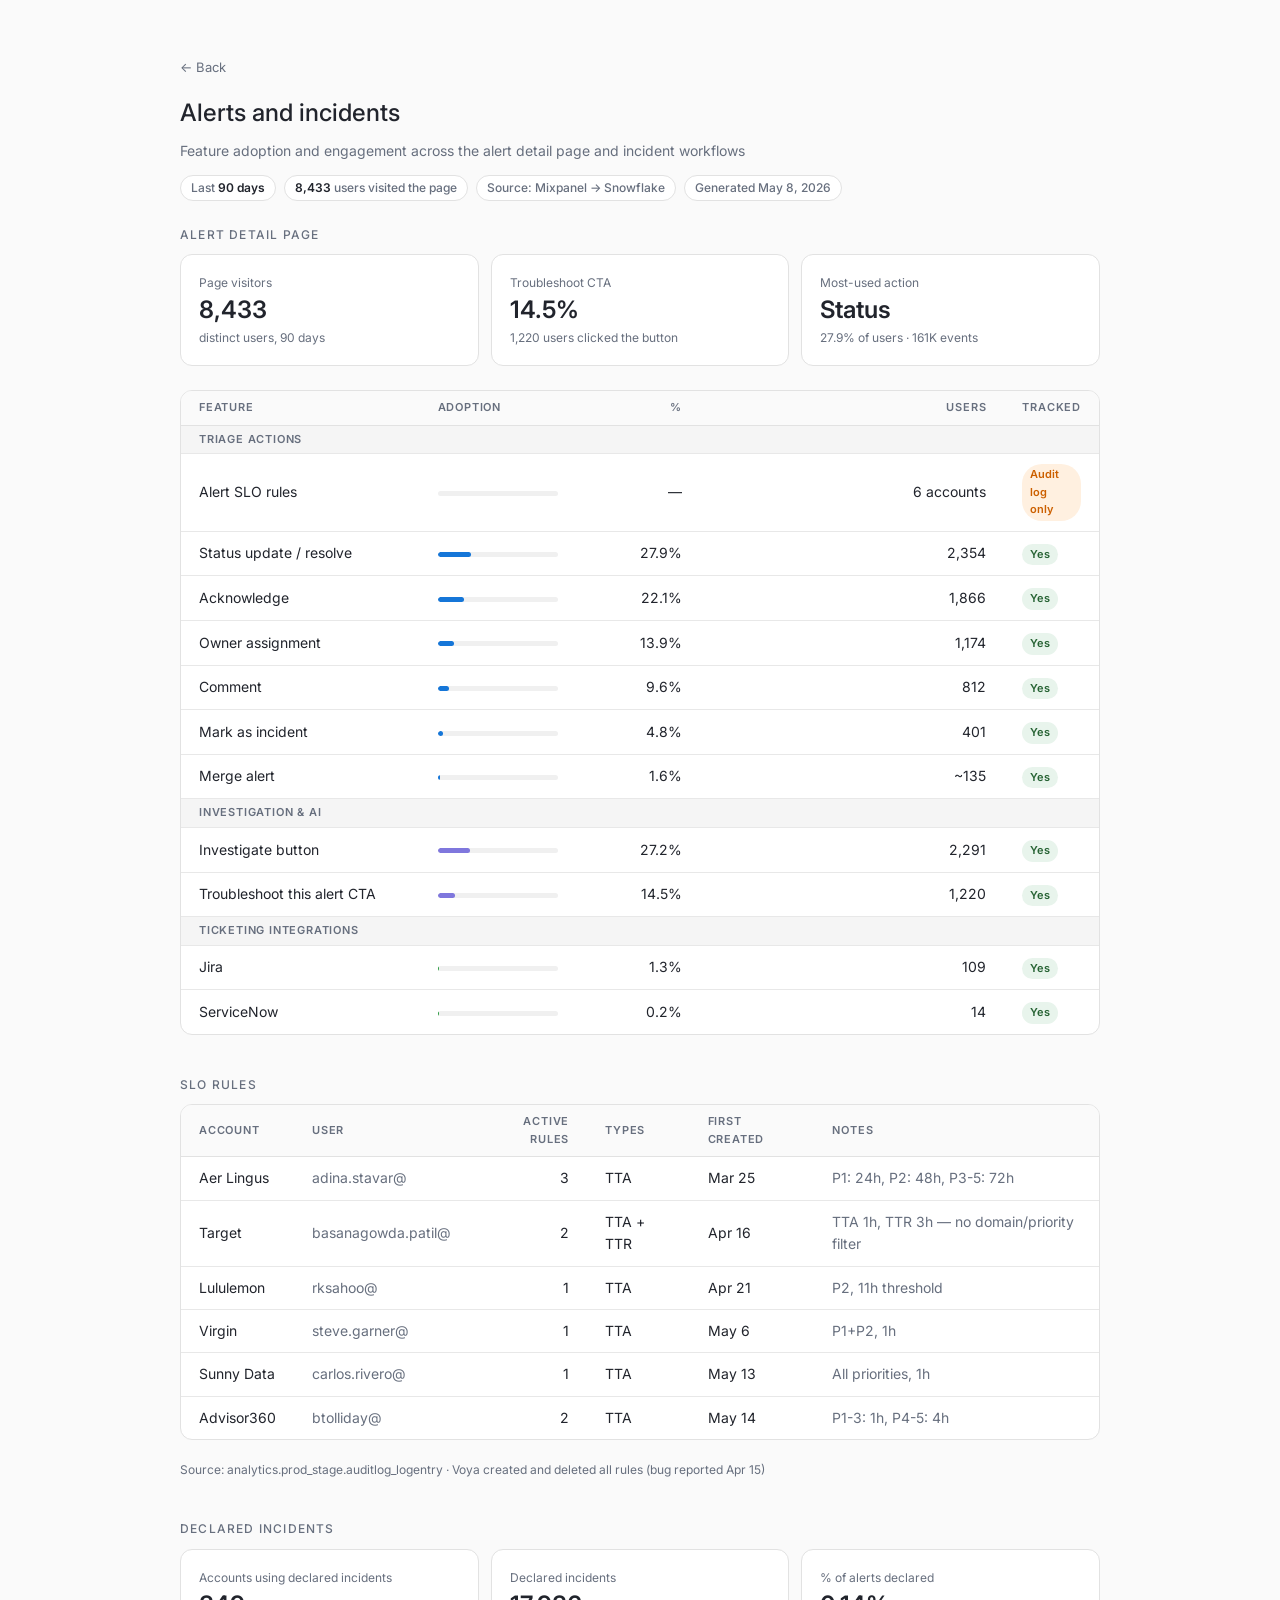
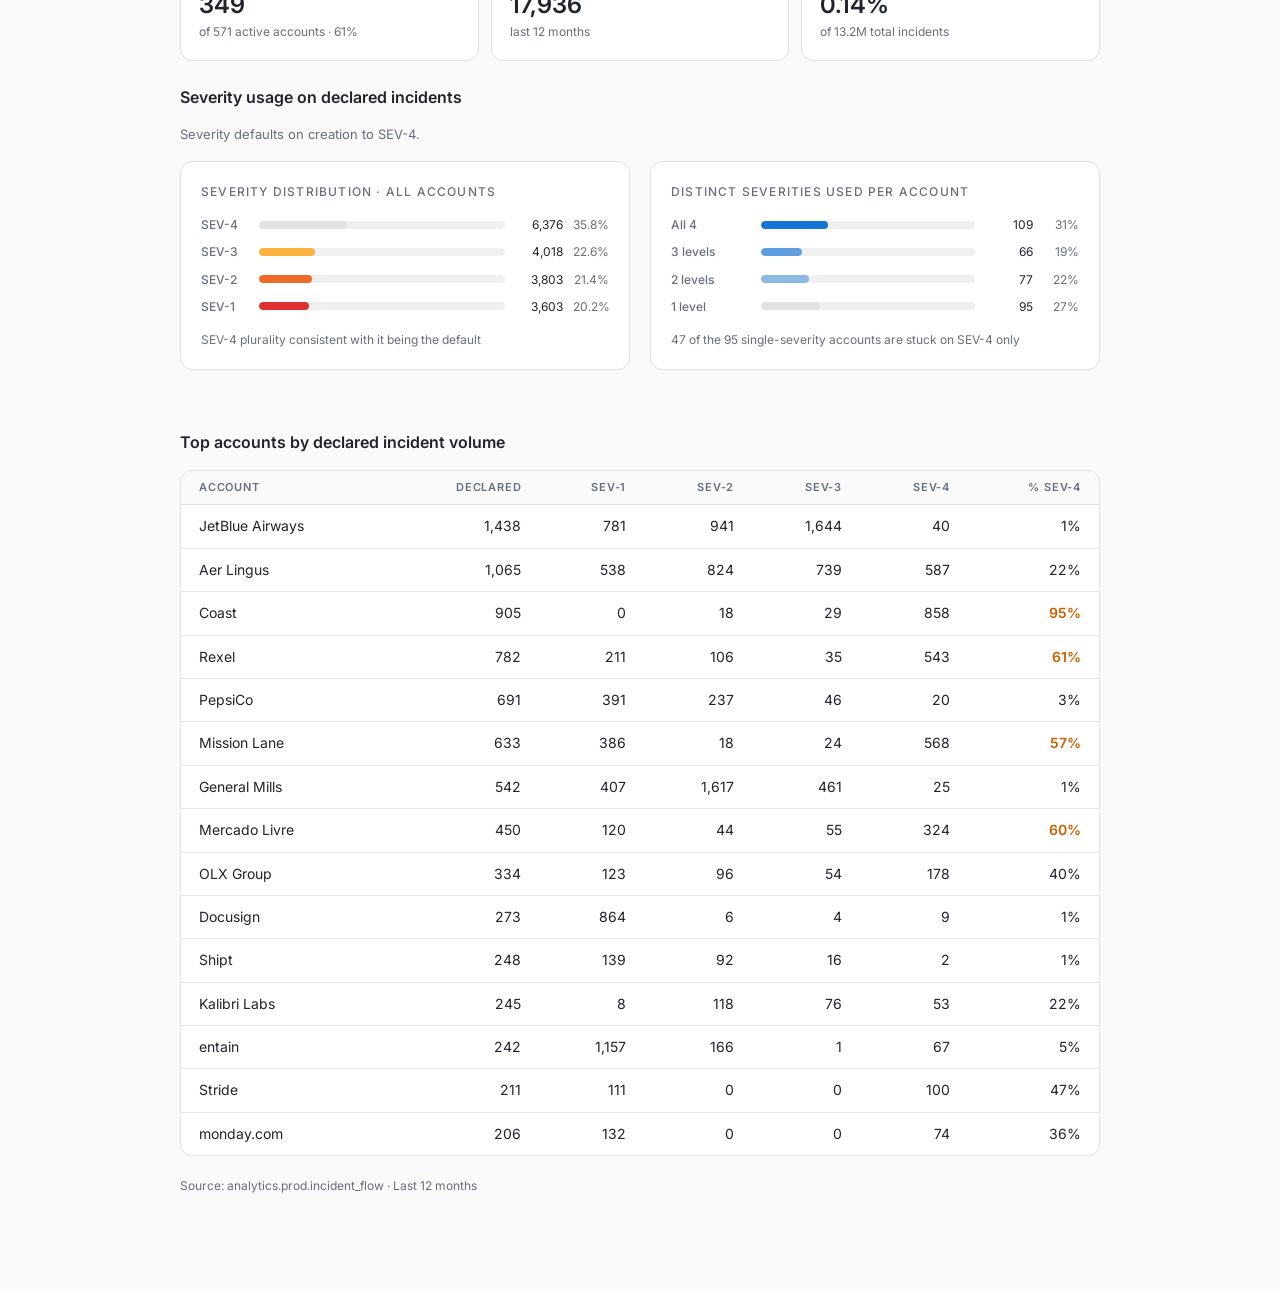
==== commit 59042dda: "Remove SLO stat cards" ====
--- a/alert-detail-report.html
+++ b/alert-detail-report.html
@@ -180,23 +180,6 @@
 
 <!-- SLO rules section -->
 <div class="section-title">SLO rules</div>
-<div class="stat-grid">
-  <div class="stat-card">
-    <div class="stat-label">Accounts with active rules</div>
-    <div class="stat-value">6</div>
-    <div class="stat-sub">as of June 3, 2026</div>
-  </div>
-  <div class="stat-card">
-    <div class="stat-label">Feature launched</div>
-    <div class="stat-value">Mar 25</div>
-    <div class="stat-sub">first external rule created</div>
-  </div>
-  <div class="stat-card">
-    <div class="stat-label">TTR adoption</div>
-    <div class="stat-value">1 of 6</div>
-    <div class="stat-sub">Target only; rest TTA only</div>
-  </div>
-</div>
 <div class="section">
   <div class="card">
     <table>
@@ -348,4 +331,4 @@
 </div>
 
 </body>
-</html>+</html>
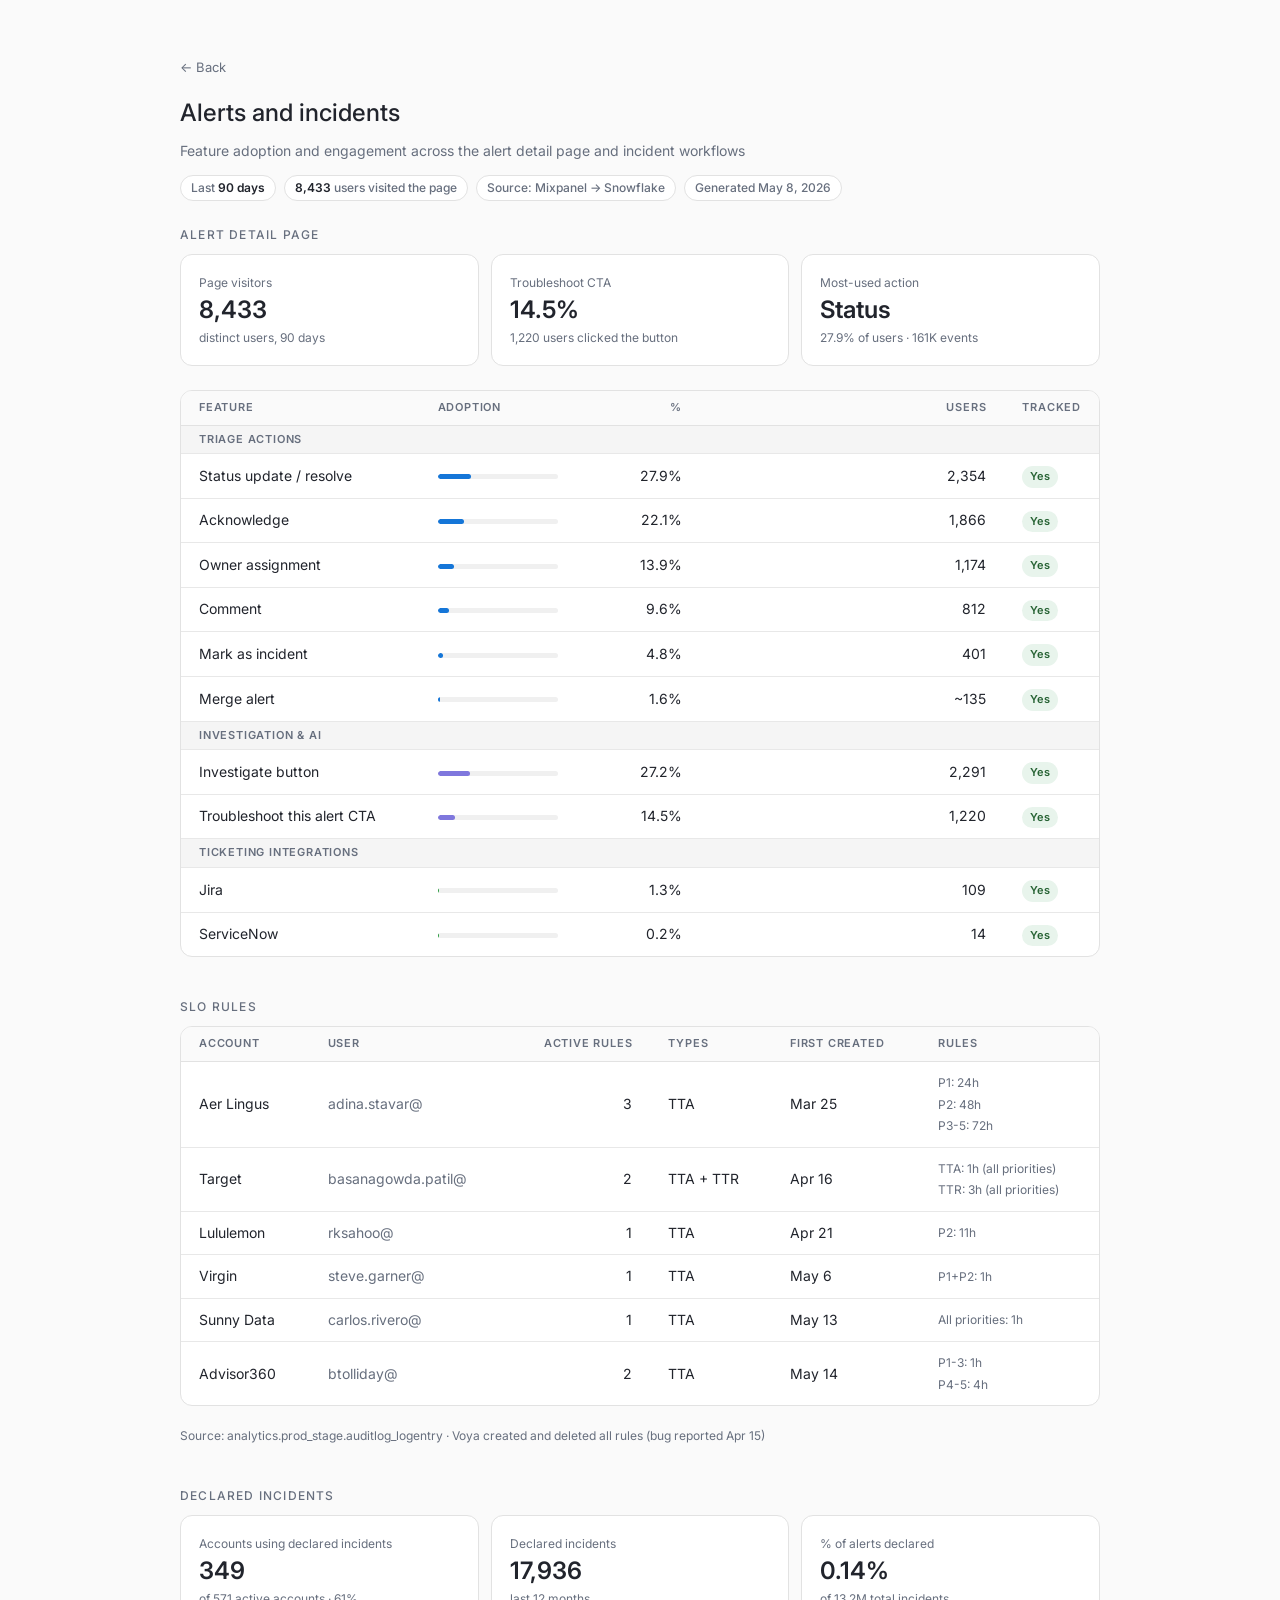
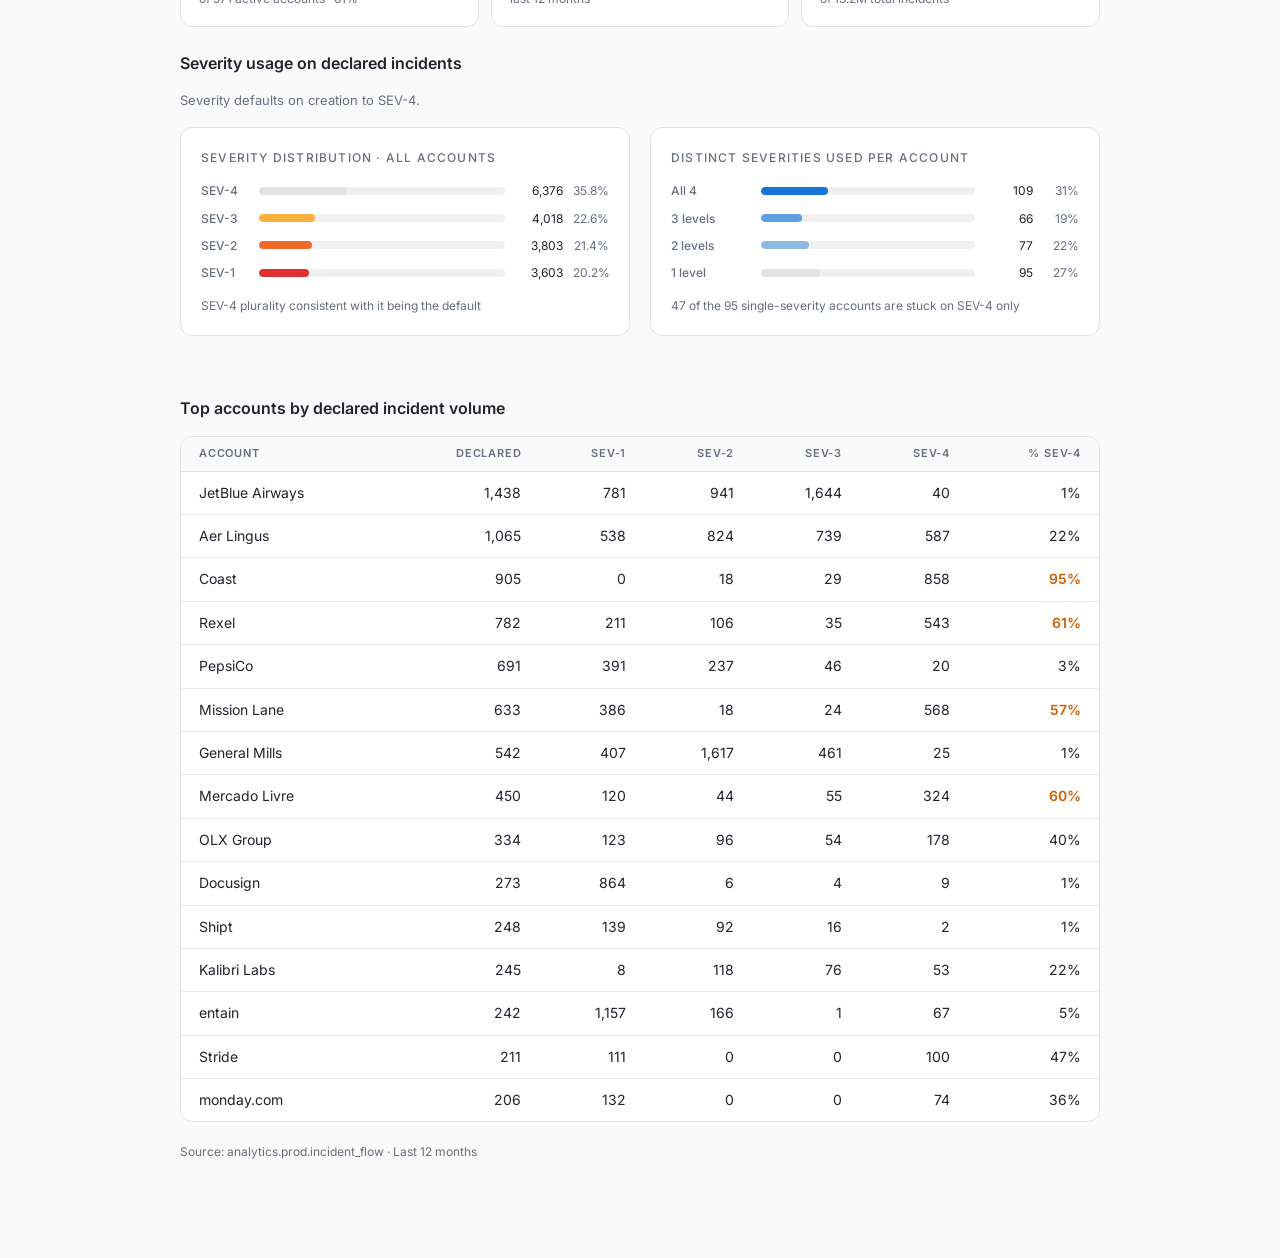
==== commit 2934ceeb: "Remove SLO row from feature table; break notes into lines" ====
--- a/alert-detail-report.html
+++ b/alert-detail-report.html
@@ -43,6 +43,7 @@
   .sev-label { width: 48px; color: #676F7E; font-size: 12px; font-weight: 500; }
   .sev-count { width: 48px; text-align: right; color: #21242C; font-size: 12px; }
   .sev-pct { width: 36px; text-align: right; color: #676F7E; font-size: 12px; }
+  .rule-line { display: block; color: #676F7E; font-size: 12px; line-height: 1.8; }
 </style>
 </head>
 <body>
@@ -95,13 +96,6 @@
       <tbody>
         <tr class="group-hdr"><td colspan="5">Triage actions</td></tr>
         <tr>
-          <td>Alert SLO rules</td>
-          <td><div class="bar-wrap"><div class="bar" style="width:0%;background:#1576d8;"></div></div></td>
-          <td class="num">&mdash;</td>
-          <td class="num">6 accounts</td>
-          <td><span class="badge badge-warn">Audit log only</span></td>
-        </tr>
-        <tr>
           <td>Status update / resolve</td>
           <td><div class="bar-wrap"><div class="bar" style="width:27.9%;background:#1576d8;"></div></div></td>
           <td class="num">27.9%</td>
@@ -190,7 +184,7 @@
           <th class="num">Active rules</th>
           <th>Types</th>
           <th>First created</th>
-          <th>Notes</th>
+          <th>Rules</th>
         </tr>
       </thead>
       <tbody>
@@ -200,7 +194,11 @@
           <td class="num">3</td>
           <td>TTA</td>
           <td>Mar 25</td>
-          <td style="color:#676F7E;">P1: 24h, P2: 48h, P3-5: 72h</td>
+          <td>
+            <span class="rule-line">P1: 24h</span>
+            <span class="rule-line">P2: 48h</span>
+            <span class="rule-line">P3-5: 72h</span>
+          </td>
         </tr>
         <tr>
           <td>Target</td>
@@ -208,7 +206,10 @@
           <td class="num">2</td>
           <td>TTA + TTR</td>
           <td>Apr 16</td>
-          <td style="color:#676F7E;">TTA 1h, TTR 3h &mdash; no domain/priority filter</td>
+          <td>
+            <span class="rule-line">TTA: 1h (all priorities)</span>
+            <span class="rule-line">TTR: 3h (all priorities)</span>
+          </td>
         </tr>
         <tr>
           <td>Lululemon</td>
@@ -216,7 +217,9 @@
           <td class="num">1</td>
           <td>TTA</td>
           <td>Apr 21</td>
-          <td style="color:#676F7E;">P2, 11h threshold</td>
+          <td>
+            <span class="rule-line">P2: 11h</span>
+          </td>
         </tr>
         <tr>
           <td>Virgin</td>
@@ -224,7 +227,9 @@
           <td class="num">1</td>
           <td>TTA</td>
           <td>May 6</td>
-          <td style="color:#676F7E;">P1+P2, 1h</td>
+          <td>
+            <span class="rule-line">P1+P2: 1h</span>
+          </td>
         </tr>
         <tr>
           <td>Sunny Data</td>
@@ -232,7 +237,9 @@
           <td class="num">1</td>
           <td>TTA</td>
           <td>May 13</td>
-          <td style="color:#676F7E;">All priorities, 1h</td>
+          <td>
+            <span class="rule-line">All priorities: 1h</span>
+          </td>
         </tr>
         <tr>
           <td>Advisor360</td>
@@ -240,7 +247,10 @@
           <td class="num">2</td>
           <td>TTA</td>
           <td>May 14</td>
-          <td style="color:#676F7E;">P1-3: 1h, P4-5: 4h</td>
+          <td>
+            <span class="rule-line">P1-3: 1h</span>
+            <span class="rule-line">P4-5: 4h</span>
+          </td>
         </tr>
       </tbody>
     </table>
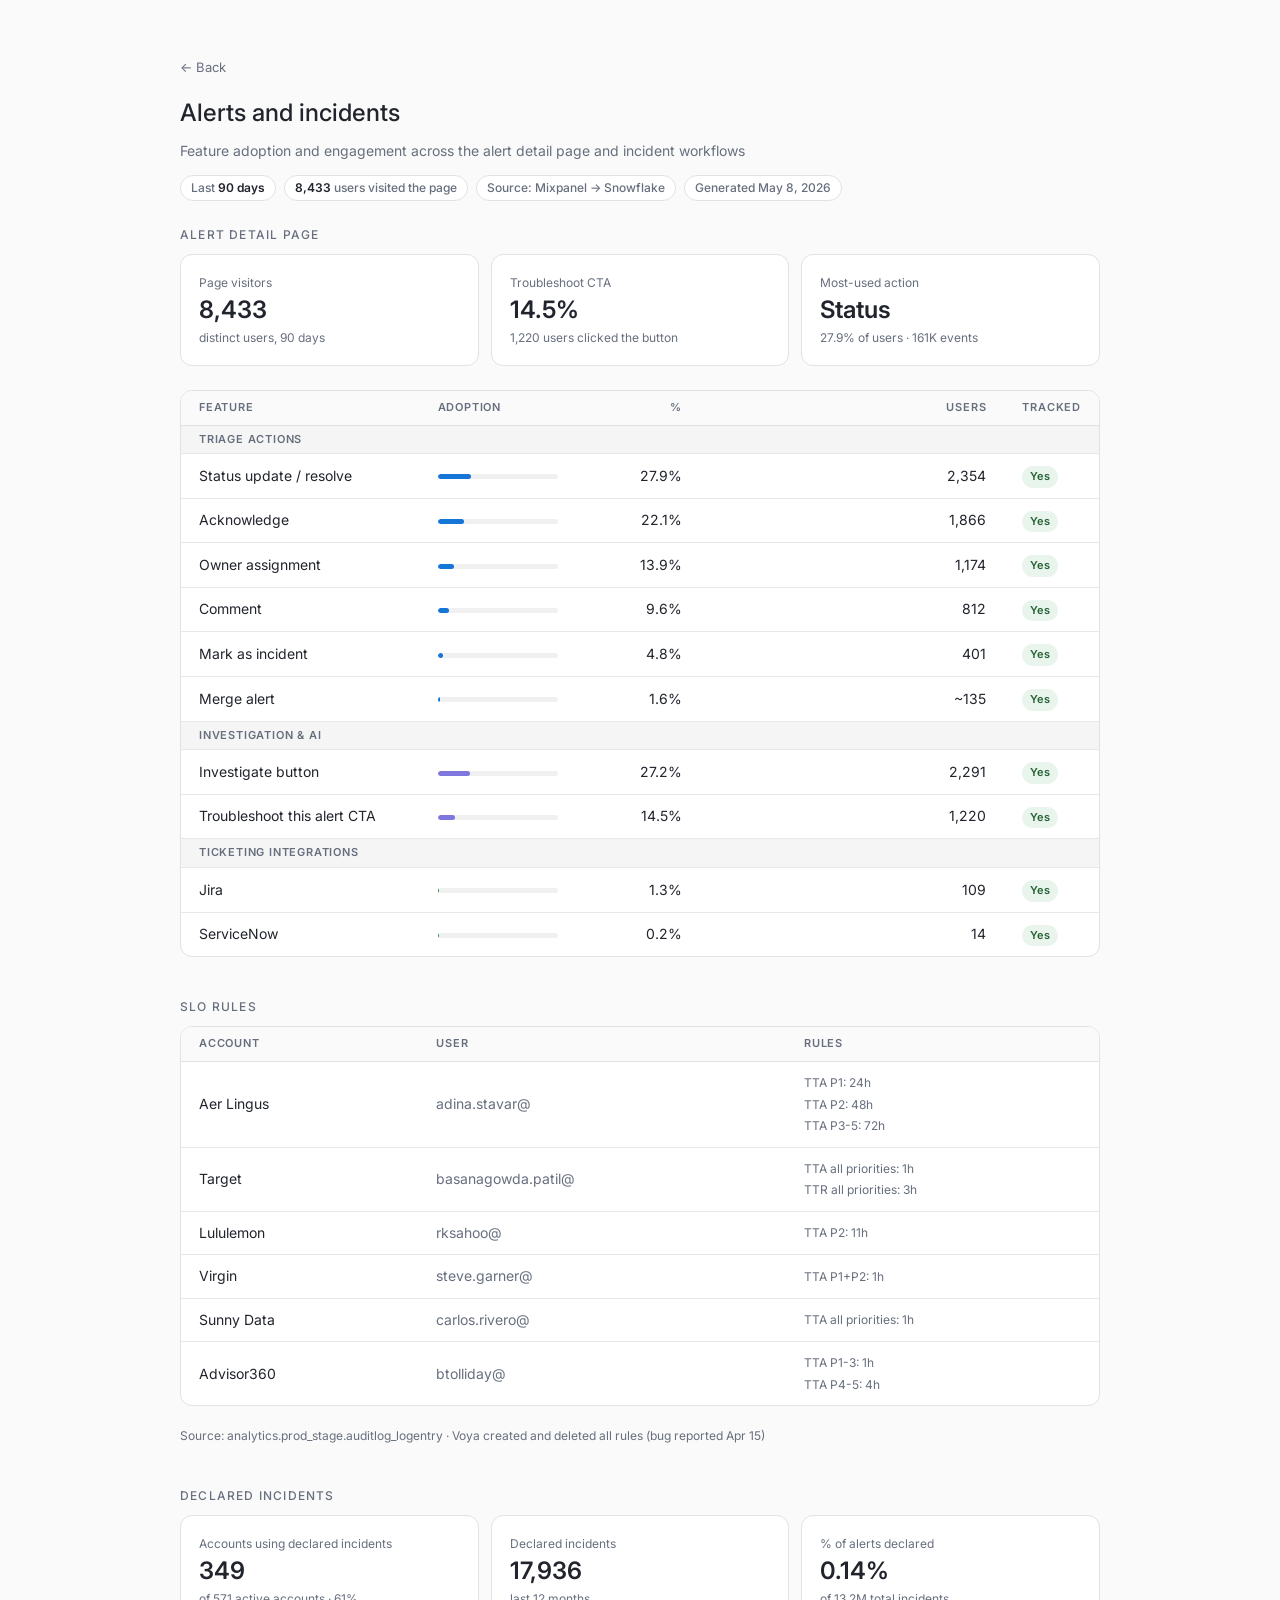
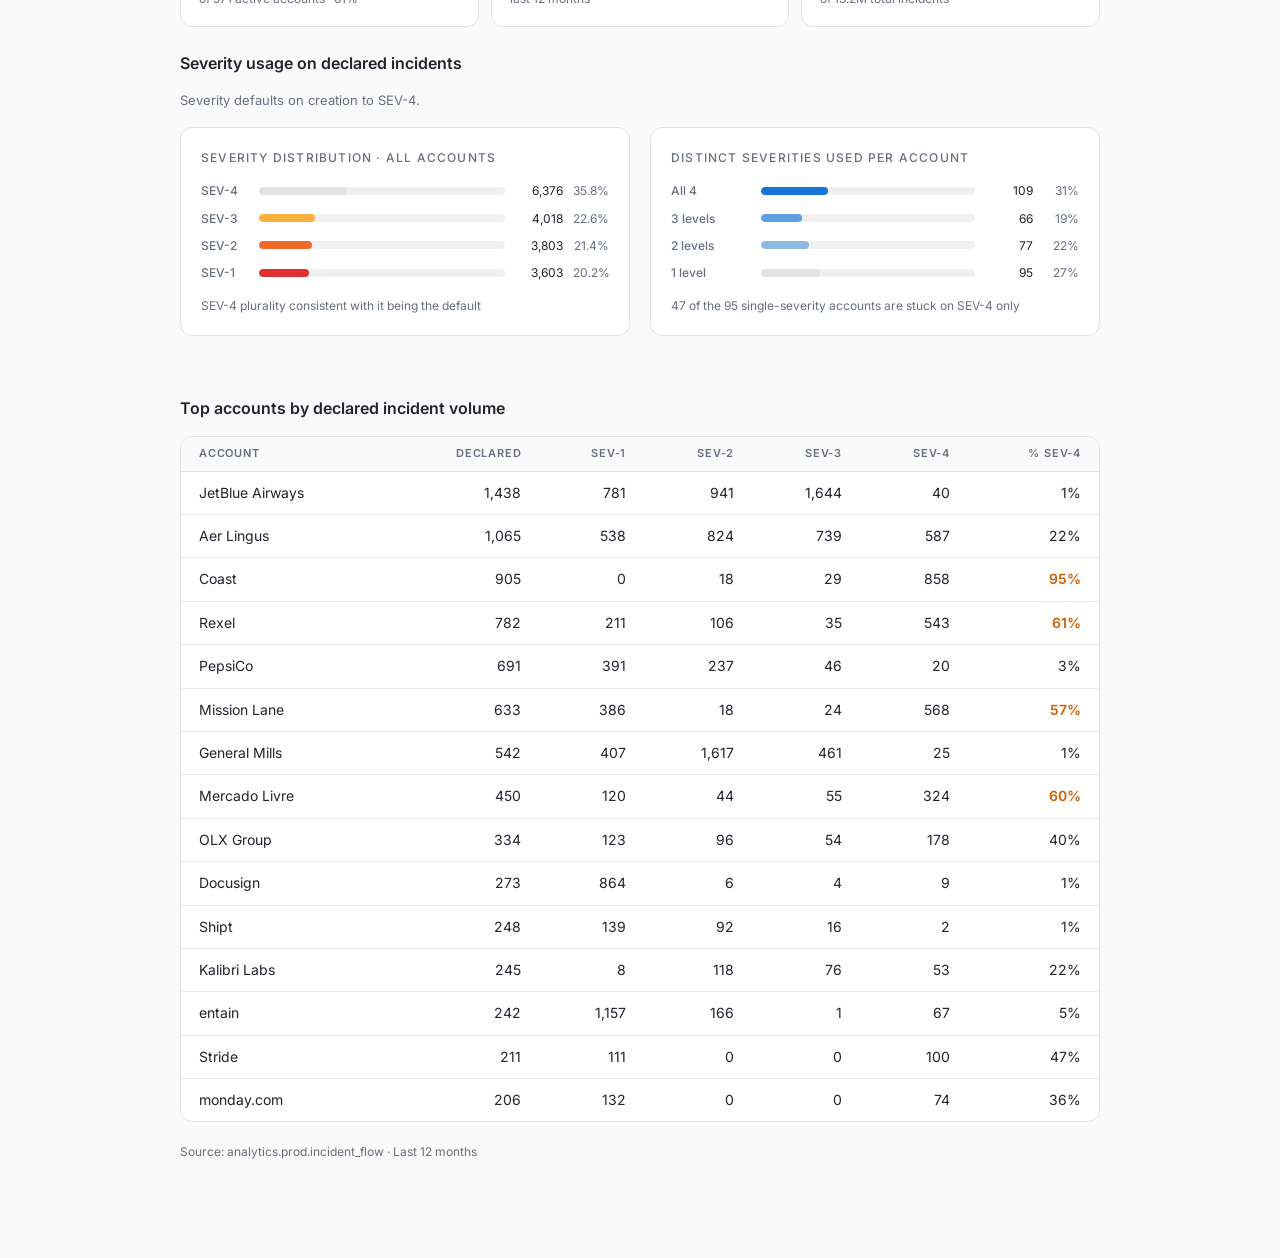
==== commit 6a51fc7c: "Simplify SLO table to single rules column" ====
--- a/alert-detail-report.html
+++ b/alert-detail-report.html
@@ -181,9 +181,6 @@
         <tr>
           <th>Account</th>
           <th>User</th>
-          <th class="num">Active rules</th>
-          <th>Types</th>
-          <th>First created</th>
           <th>Rules</th>
         </tr>
       </thead>
@@ -191,65 +188,47 @@
         <tr>
           <td>Aer Lingus</td>
           <td style="color:#676F7E;">adina.stavar@</td>
-          <td class="num">3</td>
-          <td>TTA</td>
-          <td>Mar 25</td>
-          <td>
-            <span class="rule-line">P1: 24h</span>
-            <span class="rule-line">P2: 48h</span>
-            <span class="rule-line">P3-5: 72h</span>
+          <td>
+            <span class="rule-line">TTA P1: 24h</span>
+            <span class="rule-line">TTA P2: 48h</span>
+            <span class="rule-line">TTA P3-5: 72h</span>
           </td>
         </tr>
         <tr>
           <td>Target</td>
           <td style="color:#676F7E;">basanagowda.patil@</td>
-          <td class="num">2</td>
-          <td>TTA + TTR</td>
-          <td>Apr 16</td>
-          <td>
-            <span class="rule-line">TTA: 1h (all priorities)</span>
-            <span class="rule-line">TTR: 3h (all priorities)</span>
+          <td>
+            <span class="rule-line">TTA all priorities: 1h</span>
+            <span class="rule-line">TTR all priorities: 3h</span>
           </td>
         </tr>
         <tr>
           <td>Lululemon</td>
           <td style="color:#676F7E;">rksahoo@</td>
-          <td class="num">1</td>
-          <td>TTA</td>
-          <td>Apr 21</td>
-          <td>
-            <span class="rule-line">P2: 11h</span>
+          <td>
+            <span class="rule-line">TTA P2: 11h</span>
           </td>
         </tr>
         <tr>
           <td>Virgin</td>
           <td style="color:#676F7E;">steve.garner@</td>
-          <td class="num">1</td>
-          <td>TTA</td>
-          <td>May 6</td>
-          <td>
-            <span class="rule-line">P1+P2: 1h</span>
+          <td>
+            <span class="rule-line">TTA P1+P2: 1h</span>
           </td>
         </tr>
         <tr>
           <td>Sunny Data</td>
           <td style="color:#676F7E;">carlos.rivero@</td>
-          <td class="num">1</td>
-          <td>TTA</td>
-          <td>May 13</td>
-          <td>
-            <span class="rule-line">All priorities: 1h</span>
+          <td>
+            <span class="rule-line">TTA all priorities: 1h</span>
           </td>
         </tr>
         <tr>
           <td>Advisor360</td>
           <td style="color:#676F7E;">btolliday@</td>
-          <td class="num">2</td>
-          <td>TTA</td>
-          <td>May 14</td>
-          <td>
-            <span class="rule-line">P1-3: 1h</span>
-            <span class="rule-line">P4-5: 4h</span>
+          <td>
+            <span class="rule-line">TTA P1-3: 1h</span>
+            <span class="rule-line">TTA P4-5: 4h</span>
           </td>
         </tr>
       </tbody>
